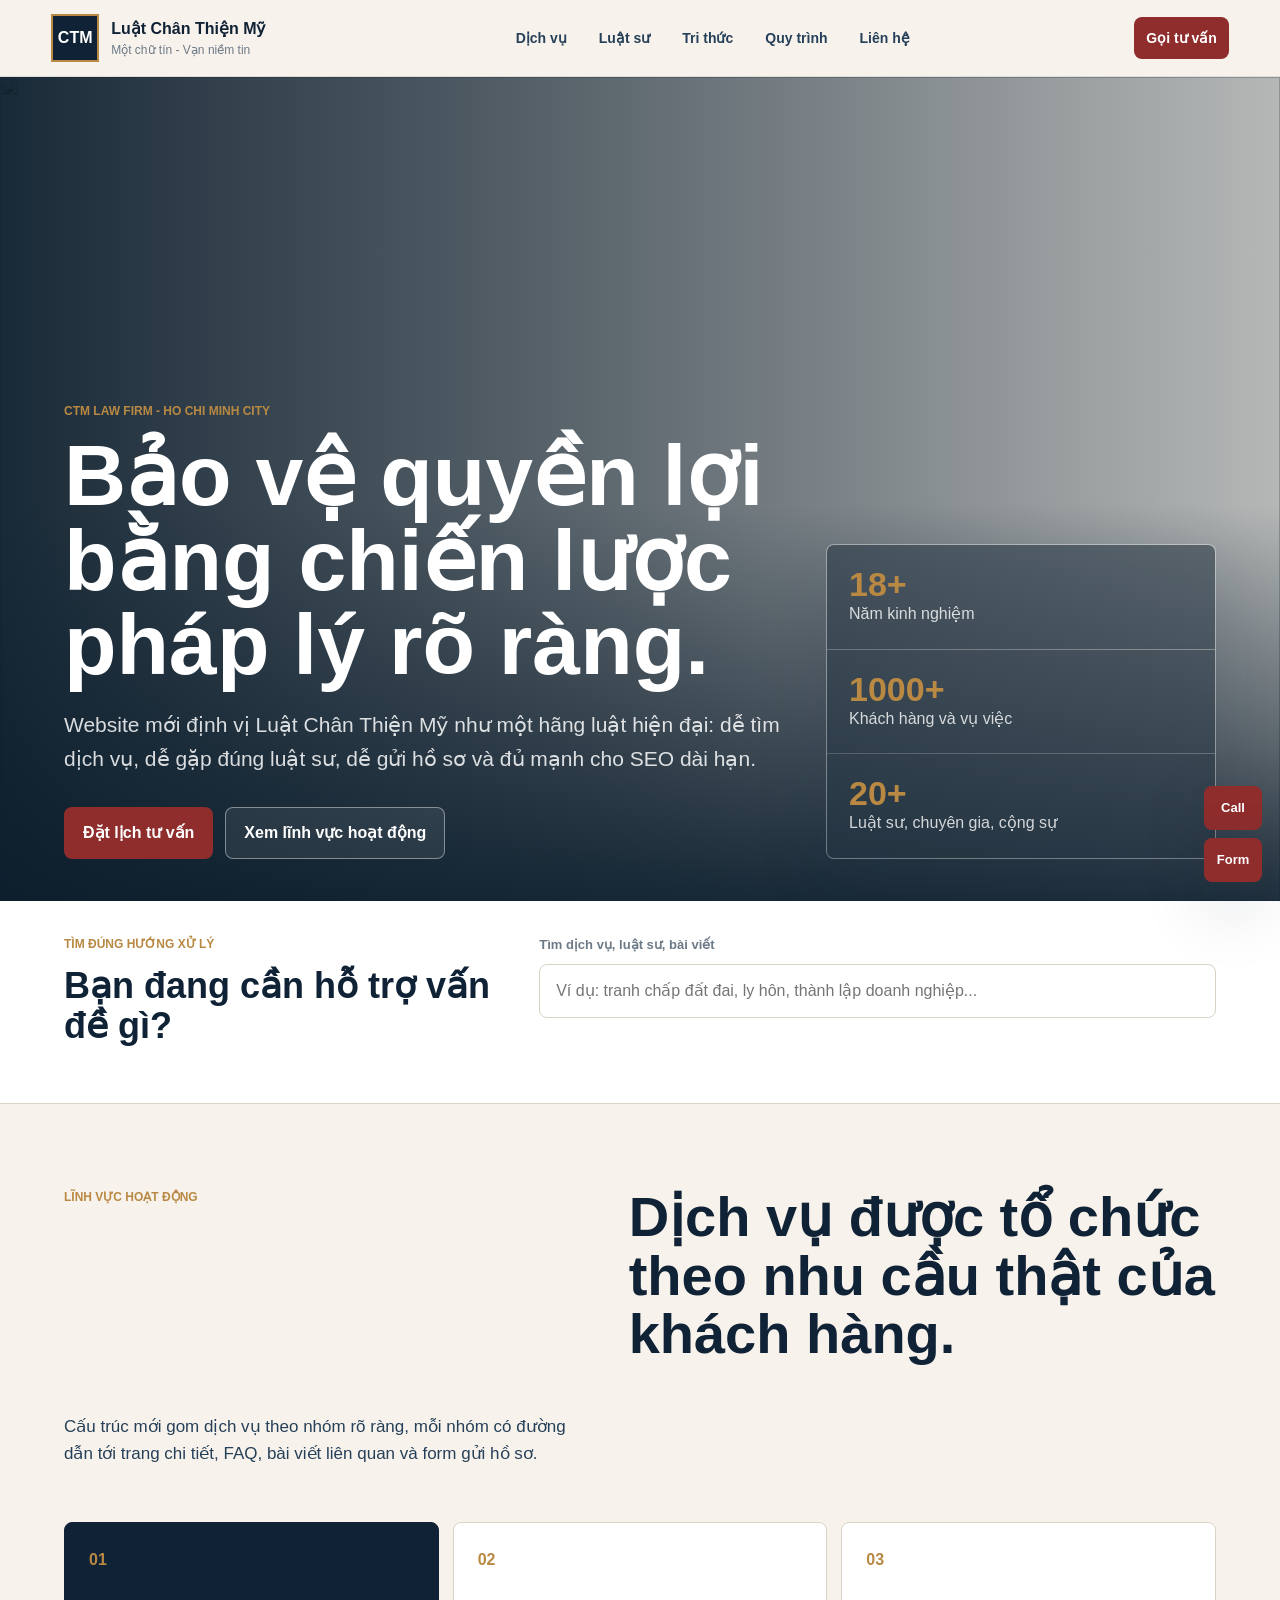
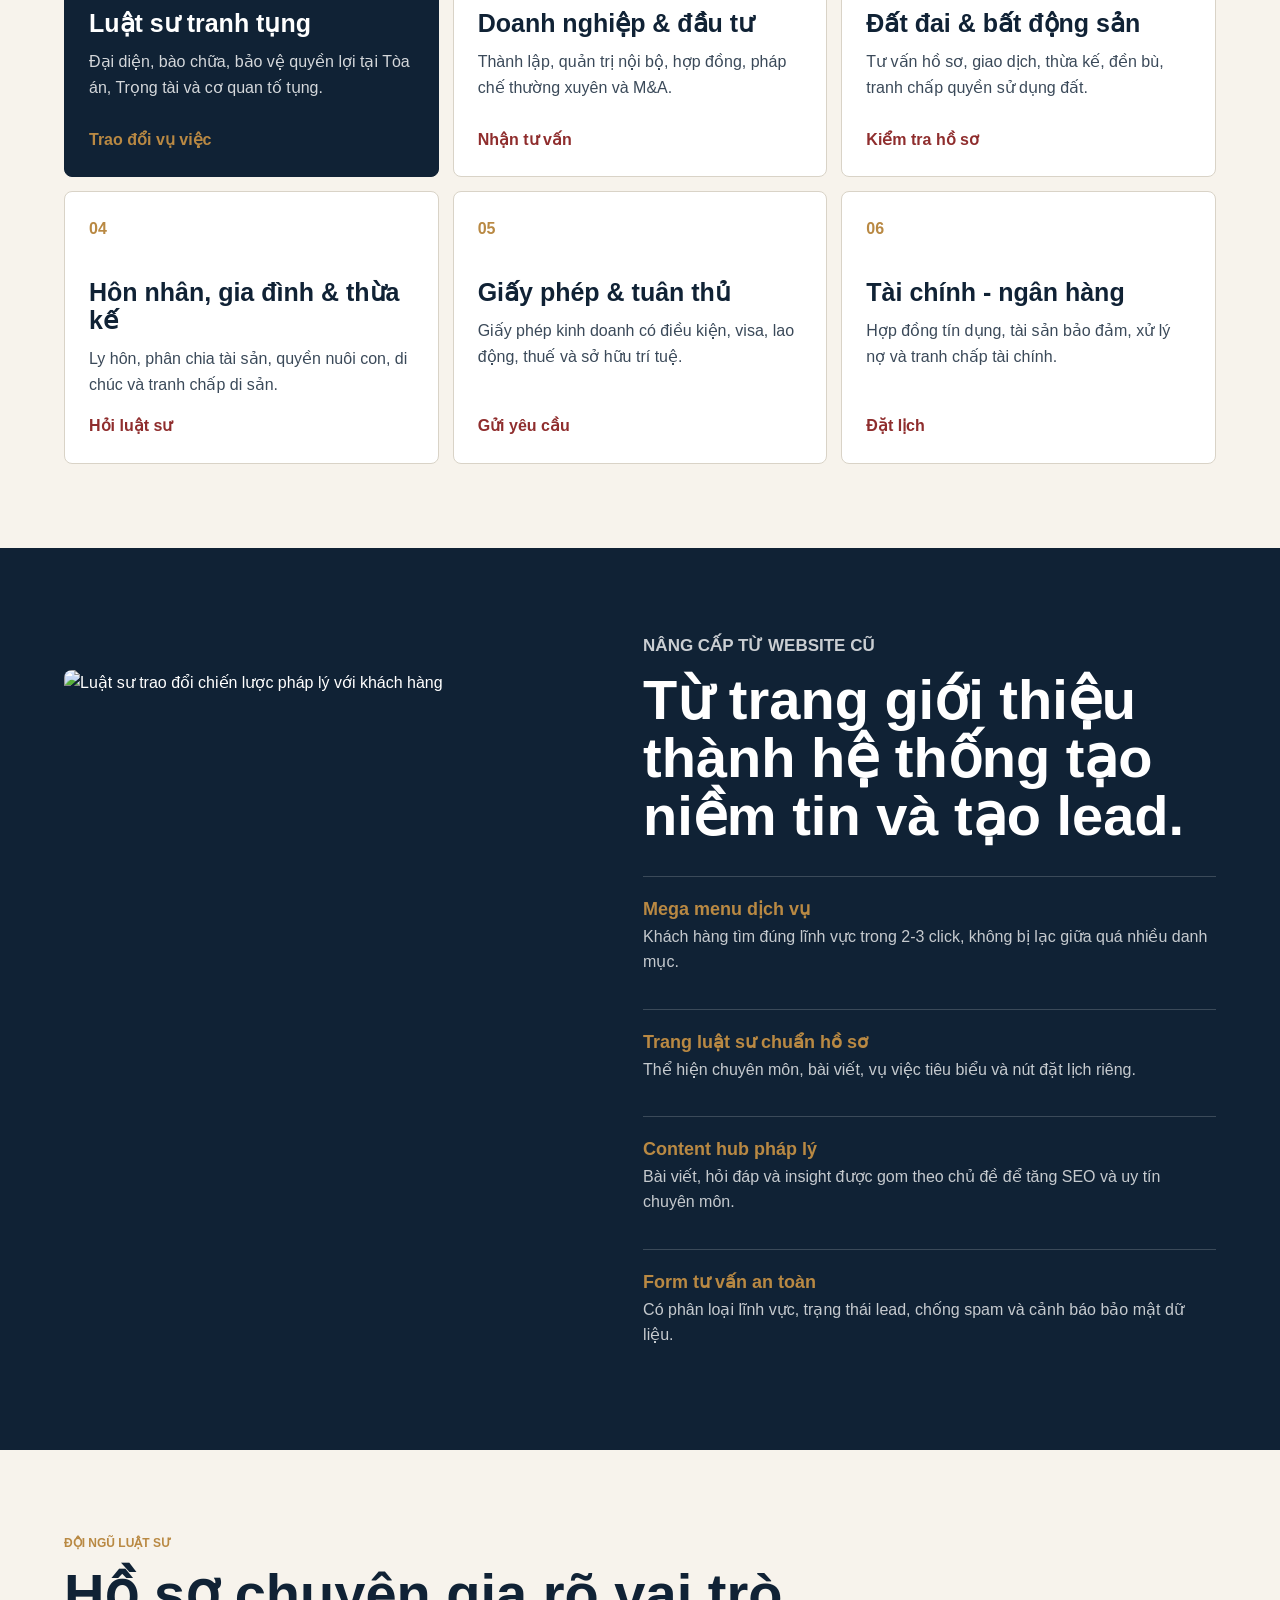
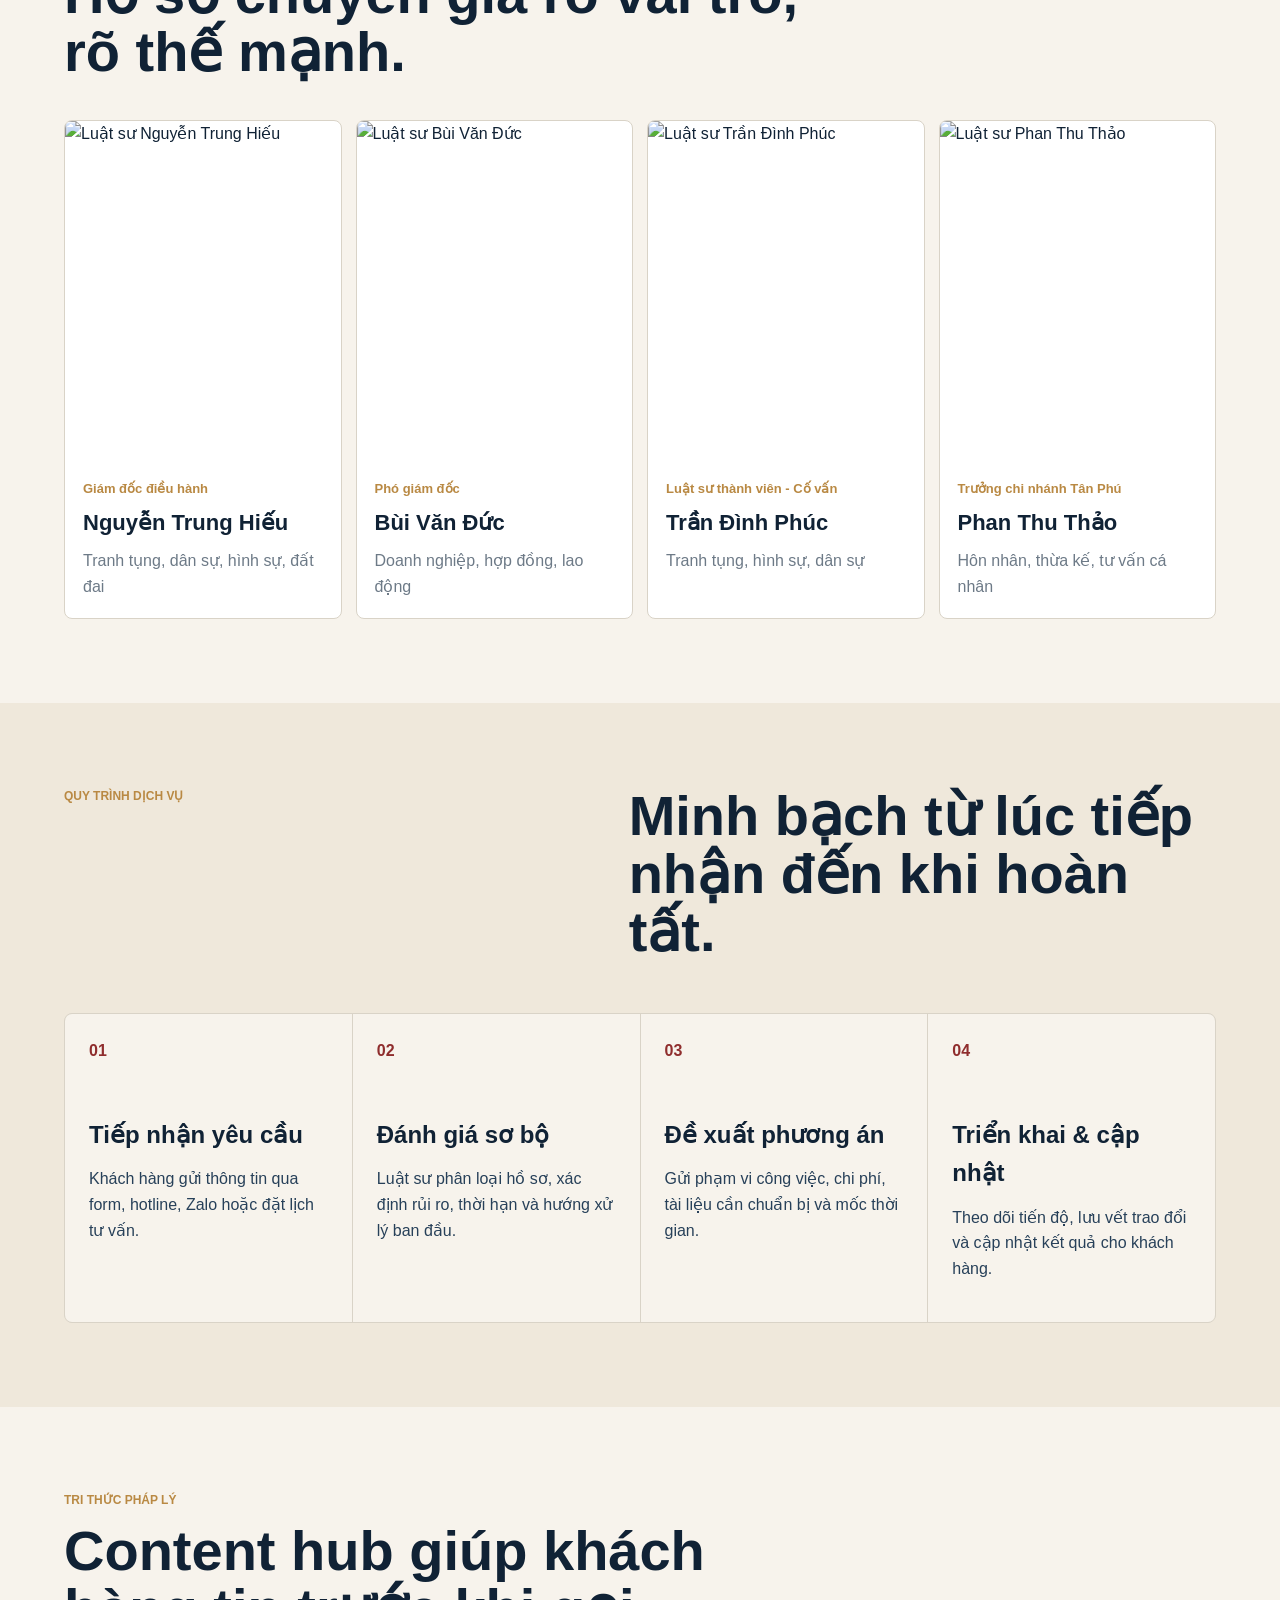
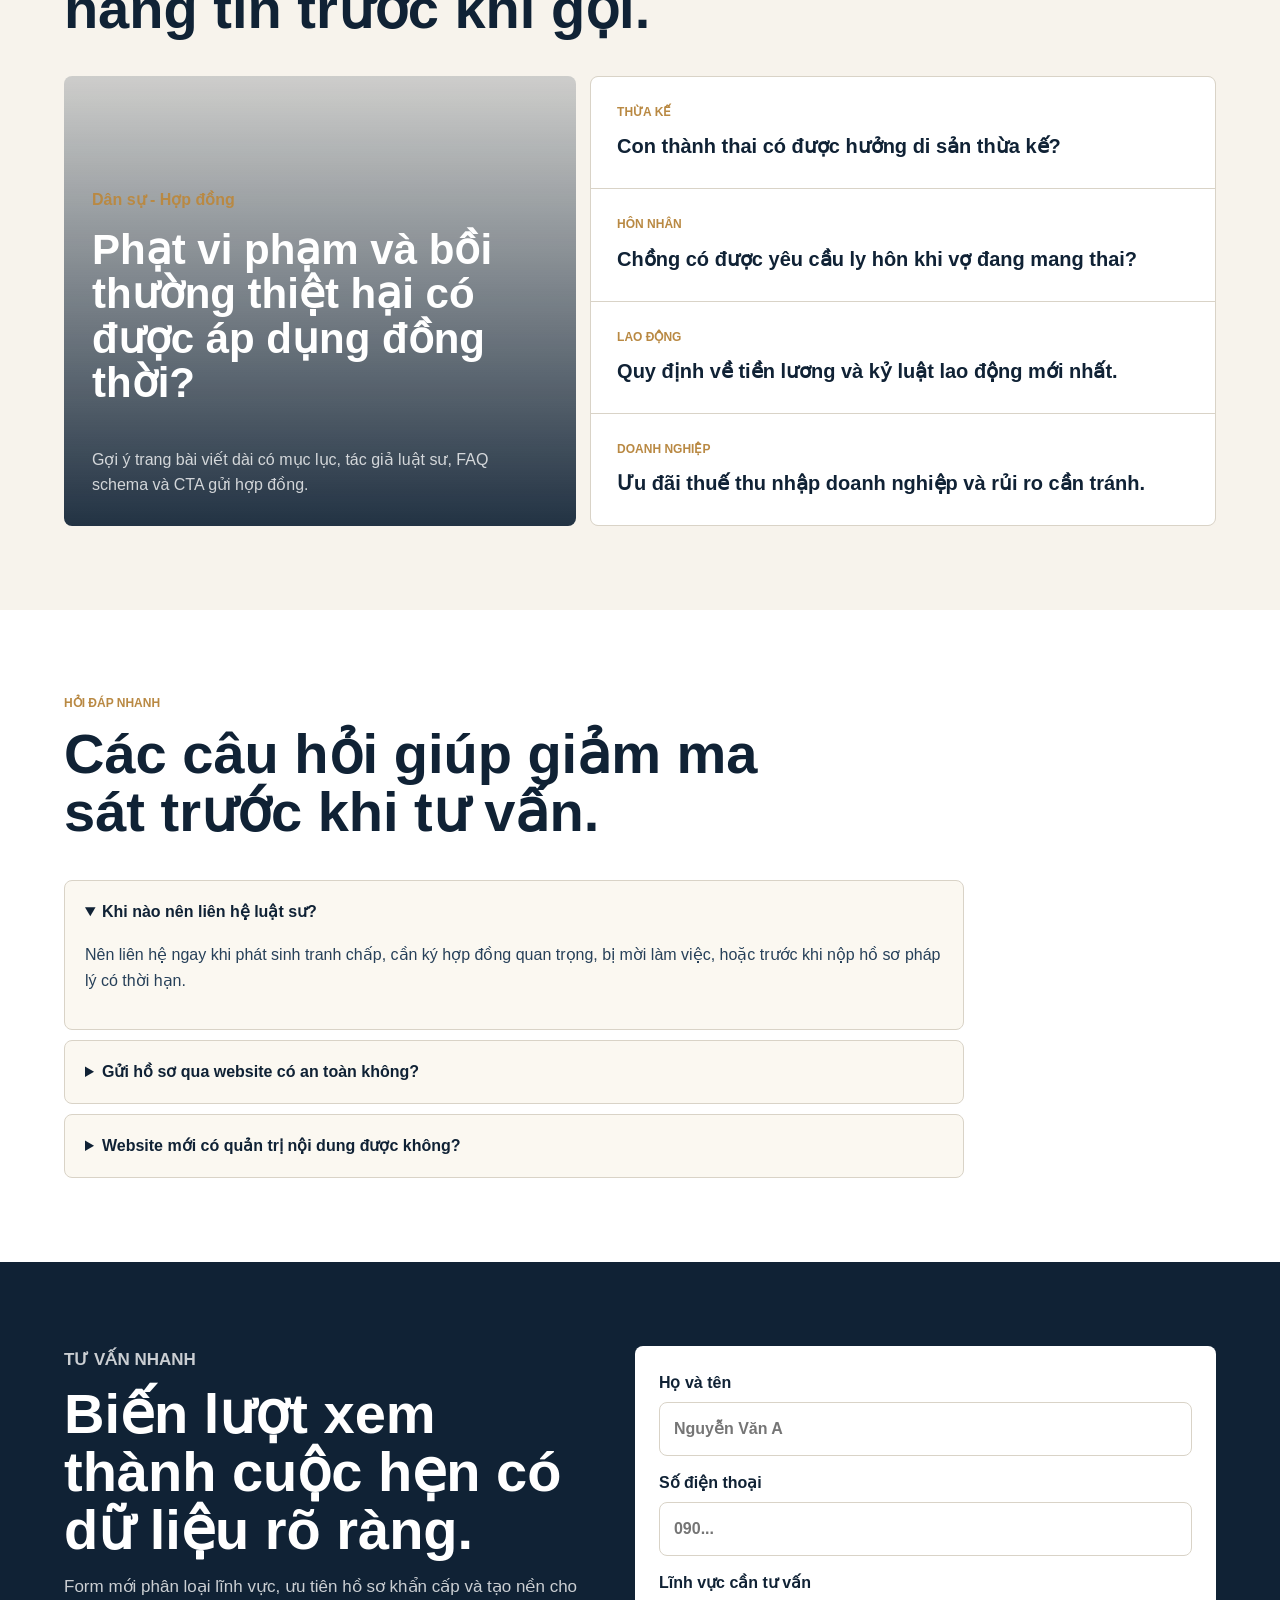
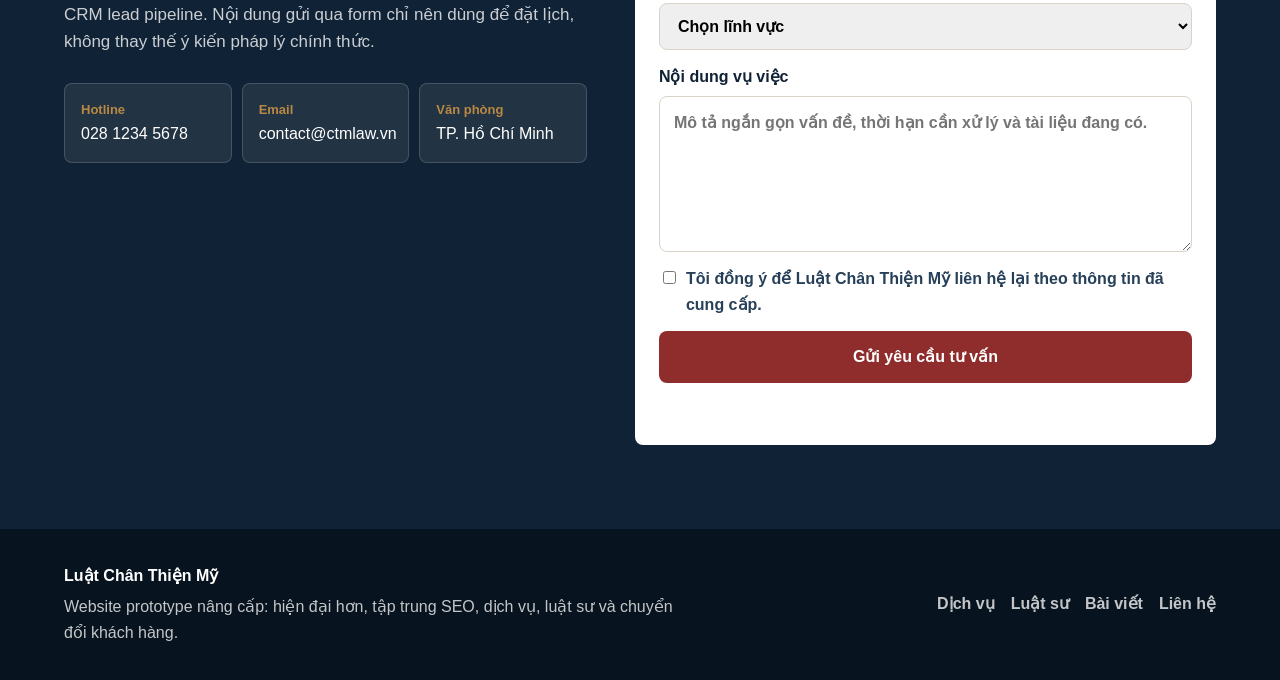
==== index.html @ 43e9bc07 "Initial static website deploy" ====
<!doctype html>
<html lang="vi">
  <head>
    <meta charset="utf-8" />
    <meta name="viewport" content="width=device-width, initial-scale=1" />
    <title>Luật Chân Thiện Mỹ | CTM Law Firm</title>
    <meta
      name="description"
      content="Bản nâng cấp website Luật Chân Thiện Mỹ: dịch vụ pháp lý, đội ngũ luật sư, tri thức pháp lý và tư vấn nhanh cho cá nhân, doanh nghiệp."
    />
    <meta name="theme-color" content="#0b1d2c" />
    <link rel="preconnect" href="https://images.unsplash.com" />
    <link rel="stylesheet" href="styles.css" />
  </head>
  <body>
    <header class="site-header">
      <a class="brand" href="#top" aria-label="Luật Chân Thiện Mỹ">
        <span class="brand-mark">CTM</span>
        <span>
          <strong>Luật Chân Thiện Mỹ</strong>
          <small>Một chữ tín - Vạn niềm tin</small>
        </span>
      </a>

      <button class="menu-toggle" type="button" aria-expanded="false" aria-controls="main-nav">
        <span></span>
        <span></span>
        <span></span>
      </button>

      <nav id="main-nav" class="main-nav" aria-label="Điều hướng chính">
        <a href="#services">Dịch vụ</a>
        <a href="#team">Luật sư</a>
        <a href="#insights">Tri thức</a>
        <a href="#process">Quy trình</a>
        <a href="#contact">Liên hệ</a>
      </nav>

      <a class="header-cta" href="tel:+842812345678">Gọi tư vấn</a>
    </header>

    <main id="top">
      <section class="hero">
        <div class="hero-media" aria-hidden="true">
          <img
            src="https://images.unsplash.com/photo-1589829545856-d10d557cf95f?auto=format&fit=crop&w=1800&q=80"
            alt=""
          />
        </div>
        <div class="hero-overlay"></div>
        <div class="hero-content">
          <p class="eyebrow">CTM Law Firm - Ho Chi Minh City</p>
          <h1>Bảo vệ quyền lợi bằng chiến lược pháp lý rõ ràng.</h1>
          <p class="hero-copy">
            Website mới định vị Luật Chân Thiện Mỹ như một hãng luật hiện đại:
            dễ tìm dịch vụ, dễ gặp đúng luật sư, dễ gửi hồ sơ và đủ mạnh cho SEO dài hạn.
          </p>
          <div class="hero-actions">
            <a class="btn btn-primary" href="#contact">Đặt lịch tư vấn</a>
            <a class="btn btn-ghost" href="#services">Xem lĩnh vực hoạt động</a>
          </div>
        </div>
        <aside class="hero-panel" aria-label="Điểm nổi bật">
          <div>
            <strong>18+</strong>
            <span>Năm kinh nghiệm</span>
          </div>
          <div>
            <strong>1000+</strong>
            <span>Khách hàng và vụ việc</span>
          </div>
          <div>
            <strong>20+</strong>
            <span>Luật sư, chuyên gia, cộng sự</span>
          </div>
        </aside>
      </section>

      <section class="quick-search" aria-label="Tìm nhanh dịch vụ">
        <div>
          <p class="eyebrow">Tìm đúng hướng xử lý</p>
          <h2>Bạn đang cần hỗ trợ vấn đề gì?</h2>
        </div>
        <label class="search-box">
          <span>Tìm dịch vụ, luật sư, bài viết</span>
          <input id="site-search" type="search" placeholder="Ví dụ: tranh chấp đất đai, ly hôn, thành lập doanh nghiệp..." />
        </label>
        <div id="search-results" class="search-results" aria-live="polite"></div>
      </section>

      <section id="services" class="section services-section">
        <div class="section-heading">
          <p class="eyebrow">Lĩnh vực hoạt động</p>
          <h2>Dịch vụ được tổ chức theo nhu cầu thật của khách hàng.</h2>
          <p>
            Cấu trúc mới gom dịch vụ theo nhóm rõ ràng, mỗi nhóm có đường dẫn tới trang chi tiết,
            FAQ, bài viết liên quan và form gửi hồ sơ.
          </p>
        </div>

        <div class="service-grid" data-search-scope>
          <article class="service-card featured" data-search-item="Tranh tụng Tòa án trọng tài dân sự hình sự đất đai hợp đồng">
            <span>01</span>
            <h3>Luật sư tranh tụng</h3>
            <p>Đại diện, bào chữa, bảo vệ quyền lợi tại Tòa án, Trọng tài và cơ quan tố tụng.</p>
            <a href="#contact">Trao đổi vụ việc</a>
          </article>
          <article class="service-card" data-search-item="Doanh nghiệp đầu tư pháp chế hợp đồng mua bán sáp nhập M&A">
            <span>02</span>
            <h3>Doanh nghiệp & đầu tư</h3>
            <p>Thành lập, quản trị nội bộ, hợp đồng, pháp chế thường xuyên và M&A.</p>
            <a href="#contact">Nhận tư vấn</a>
          </article>
          <article class="service-card" data-search-item="Đất đai nhà ở bất động sản xây dựng sổ đỏ tranh chấp">
            <span>03</span>
            <h3>Đất đai & bất động sản</h3>
            <p>Tư vấn hồ sơ, giao dịch, thừa kế, đền bù, tranh chấp quyền sử dụng đất.</p>
            <a href="#contact">Kiểm tra hồ sơ</a>
          </article>
          <article class="service-card" data-search-item="Hôn nhân gia đình ly hôn tài sản con chung thừa kế">
            <span>04</span>
            <h3>Hôn nhân, gia đình & thừa kế</h3>
            <p>Ly hôn, phân chia tài sản, quyền nuôi con, di chúc và tranh chấp di sản.</p>
            <a href="#contact">Hỏi luật sư</a>
          </article>
          <article class="service-card" data-search-item="Giấy phép lao động visa giấy phép con sở hữu trí tuệ thuế">
            <span>05</span>
            <h3>Giấy phép & tuân thủ</h3>
            <p>Giấy phép kinh doanh có điều kiện, visa, lao động, thuế và sở hữu trí tuệ.</p>
            <a href="#contact">Gửi yêu cầu</a>
          </article>
          <article class="service-card" data-search-item="Tài chính ngân hàng thu hồi nợ bảo đảm tín dụng">
            <span>06</span>
            <h3>Tài chính - ngân hàng</h3>
            <p>Hợp đồng tín dụng, tài sản bảo đảm, xử lý nợ và tranh chấp tài chính.</p>
            <a href="#contact">Đặt lịch</a>
          </article>
        </div>
      </section>

      <section class="section split-section">
        <div class="visual-column">
          <img
            src="https://images.unsplash.com/photo-1521791136064-7986c2920216?auto=format&fit=crop&w=1200&q=80"
            alt="Luật sư trao đổi chiến lược pháp lý với khách hàng"
          />
        </div>
        <div class="content-column">
          <p class="eyebrow">Nâng cấp từ website cũ</p>
          <h2>Từ trang giới thiệu thành hệ thống tạo niềm tin và tạo lead.</h2>
          <div class="upgrade-list">
            <div>
              <strong>Mega menu dịch vụ</strong>
              <span>Khách hàng tìm đúng lĩnh vực trong 2-3 click, không bị lạc giữa quá nhiều danh mục.</span>
            </div>
            <div>
              <strong>Trang luật sư chuẩn hồ sơ</strong>
              <span>Thể hiện chuyên môn, bài viết, vụ việc tiêu biểu và nút đặt lịch riêng.</span>
            </div>
            <div>
              <strong>Content hub pháp lý</strong>
              <span>Bài viết, hỏi đáp và insight được gom theo chủ đề để tăng SEO và uy tín chuyên môn.</span>
            </div>
            <div>
              <strong>Form tư vấn an toàn</strong>
              <span>Có phân loại lĩnh vực, trạng thái lead, chống spam và cảnh báo bảo mật dữ liệu.</span>
            </div>
          </div>
        </div>
      </section>

      <section id="team" class="section team-section">
        <div class="section-heading compact">
          <p class="eyebrow">Đội ngũ luật sư</p>
          <h2>Hồ sơ chuyên gia rõ vai trò, rõ thế mạnh.</h2>
        </div>
        <div class="team-grid" data-search-scope>
          <article class="lawyer-card" data-search-item="Nguyễn Trung Hiếu giám đốc tranh tụng dân sự hình sự">
            <img src="https://images.unsplash.com/photo-1556157382-97eda2d62296?auto=format&fit=crop&w=900&q=80" alt="Luật sư Nguyễn Trung Hiếu" />
            <div>
              <p>Giám đốc điều hành</p>
              <h3>Nguyễn Trung Hiếu</h3>
              <span>Tranh tụng, dân sự, hình sự, đất đai</span>
            </div>
          </article>
          <article class="lawyer-card" data-search-item="Bùi Văn Đức phó giám đốc doanh nghiệp lao động">
            <img src="https://images.unsplash.com/photo-1560250097-0b93528c311a?auto=format&fit=crop&w=900&q=80" alt="Luật sư Bùi Văn Đức" />
            <div>
              <p>Phó giám đốc</p>
              <h3>Bùi Văn Đức</h3>
              <span>Doanh nghiệp, hợp đồng, lao động</span>
            </div>
          </article>
          <article class="lawyer-card" data-search-item="Trần Đình Phúc cố vấn tranh tụng hình sự dân sự">
            <img src="https://images.unsplash.com/photo-1500648767791-00dcc994a43e?auto=format&fit=crop&w=900&q=80" alt="Luật sư Trần Đình Phúc" />
            <div>
              <p>Luật sư thành viên - Cố vấn</p>
              <h3>Trần Đình Phúc</h3>
              <span>Tranh tụng, hình sự, dân sự</span>
            </div>
          </article>
          <article class="lawyer-card" data-search-item="Phan Thu Thảo trưởng chi nhánh hôn nhân gia đình thừa kế">
            <img src="https://images.unsplash.com/photo-1573496359142-b8d87734a5a2?auto=format&fit=crop&w=900&q=80" alt="Luật sư Phan Thu Thảo" />
            <div>
              <p>Trưởng chi nhánh Tân Phú</p>
              <h3>Phan Thu Thảo</h3>
              <span>Hôn nhân, thừa kế, tư vấn cá nhân</span>
            </div>
          </article>
        </div>
      </section>

      <section id="process" class="section process-section">
        <div class="section-heading">
          <p class="eyebrow">Quy trình dịch vụ</p>
          <h2>Minh bạch từ lúc tiếp nhận đến khi hoàn tất.</h2>
        </div>
        <ol class="process-list">
          <li>
            <span>01</span>
            <h3>Tiếp nhận yêu cầu</h3>
            <p>Khách hàng gửi thông tin qua form, hotline, Zalo hoặc đặt lịch tư vấn.</p>
          </li>
          <li>
            <span>02</span>
            <h3>Đánh giá sơ bộ</h3>
            <p>Luật sư phân loại hồ sơ, xác định rủi ro, thời hạn và hướng xử lý ban đầu.</p>
          </li>
          <li>
            <span>03</span>
            <h3>Đề xuất phương án</h3>
            <p>Gửi phạm vi công việc, chi phí, tài liệu cần chuẩn bị và mốc thời gian.</p>
          </li>
          <li>
            <span>04</span>
            <h3>Triển khai & cập nhật</h3>
            <p>Theo dõi tiến độ, lưu vết trao đổi và cập nhật kết quả cho khách hàng.</p>
          </li>
        </ol>
      </section>

      <section id="insights" class="section insights-section">
        <div class="section-heading compact">
          <p class="eyebrow">Tri thức pháp lý</p>
          <h2>Content hub giúp khách hàng tin trước khi gọi.</h2>
        </div>
        <div class="insight-layout" data-search-scope>
          <article class="insight-feature" data-search-item="Phạt vi phạm bồi thường thiệt hại hợp đồng">
            <p>Dân sự - Hợp đồng</p>
            <h3>Phạt vi phạm và bồi thường thiệt hại có được áp dụng đồng thời?</h3>
            <span>Gợi ý trang bài viết dài có mục lục, tác giả luật sư, FAQ schema và CTA gửi hợp đồng.</span>
          </article>
          <div class="insight-list">
            <a href="#contact" data-search-item="Thừa kế con thành thai di sản">
              <span>Thừa kế</span>
              Con thành thai có được hưởng di sản thừa kế?
            </a>
            <a href="#contact" data-search-item="Ly hôn vợ mang thai nuôi con dưới 12 tháng">
              <span>Hôn nhân</span>
              Chồng có được yêu cầu ly hôn khi vợ đang mang thai?
            </a>
            <a href="#contact" data-search-item="Lao động tiền lương kỷ luật hợp đồng lao động">
              <span>Lao động</span>
              Quy định về tiền lương và kỷ luật lao động mới nhất.
            </a>
            <a href="#contact" data-search-item="Thuế doanh nghiệp ưu đãi rủi ro pháp lý">
              <span>Doanh nghiệp</span>
              Ưu đãi thuế thu nhập doanh nghiệp và rủi ro cần tránh.
            </a>
          </div>
        </div>
      </section>

      <section class="section faq-section">
        <div class="section-heading compact">
          <p class="eyebrow">Hỏi đáp nhanh</p>
          <h2>Các câu hỏi giúp giảm ma sát trước khi tư vấn.</h2>
        </div>
        <div class="faq-list">
          <details open>
            <summary>Khi nào nên liên hệ luật sư?</summary>
            <p>Nên liên hệ ngay khi phát sinh tranh chấp, cần ký hợp đồng quan trọng, bị mời làm việc, hoặc trước khi nộp hồ sơ pháp lý có thời hạn.</p>
          </details>
          <details>
            <summary>Gửi hồ sơ qua website có an toàn không?</summary>
            <p>Bản triển khai thật cần có SSL, chống spam, phân quyền nội bộ và không công khai file khách hàng. Form trong prototype này minh họa luồng tiếp nhận.</p>
          </details>
          <details>
            <summary>Website mới có quản trị nội dung được không?</summary>
            <p>Có. Lộ trình đề xuất là Next.js cho frontend và Strapi hoặc WordPress Headless cho CMS để quản lý dịch vụ, luật sư, bài viết, FAQ và SEO metadata.</p>
          </details>
        </div>
      </section>

      <section id="contact" class="section contact-section">
        <div class="contact-info">
          <p class="eyebrow">Tư vấn nhanh</p>
          <h2>Biến lượt xem thành cuộc hẹn có dữ liệu rõ ràng.</h2>
          <p>
            Form mới phân loại lĩnh vực, ưu tiên hồ sơ khẩn cấp và tạo nền cho CRM lead pipeline.
            Nội dung gửi qua form chỉ nên dùng để đặt lịch, không thay thế ý kiến pháp lý chính thức.
          </p>
          <div class="contact-cards">
            <div><strong>Hotline</strong><span>028 1234 5678</span></div>
            <div><strong>Email</strong><span>contact@ctmlaw.vn</span></div>
            <div><strong>Văn phòng</strong><span>TP. Hồ Chí Minh</span></div>
          </div>
        </div>
        <form id="consult-form" class="consult-form">
          <label>
            Họ và tên
            <input name="name" type="text" required placeholder="Nguyễn Văn A" />
          </label>
          <label>
            Số điện thoại
            <input name="phone" type="tel" required placeholder="090..." />
          </label>
          <label>
            Lĩnh vực cần tư vấn
            <select name="service" required>
              <option value="">Chọn lĩnh vực</option>
              <option>Tranh tụng</option>
              <option>Doanh nghiệp</option>
              <option>Đất đai</option>
              <option>Hôn nhân - thừa kế</option>
              <option>Lao động</option>
              <option>Giấy phép</option>
            </select>
          </label>
          <label>
            Nội dung vụ việc
            <textarea name="message" rows="5" required placeholder="Mô tả ngắn gọn vấn đề, thời hạn cần xử lý và tài liệu đang có."></textarea>
          </label>
          <label class="checkbox-row">
            <input type="checkbox" required />
            <span>Tôi đồng ý để Luật Chân Thiện Mỹ liên hệ lại theo thông tin đã cung cấp.</span>
          </label>
          <button class="btn btn-primary" type="submit">Gửi yêu cầu tư vấn</button>
          <p id="form-status" class="form-status" role="status"></p>
        </form>
      </section>
    </main>

    <footer class="site-footer">
      <div>
        <strong>Luật Chân Thiện Mỹ</strong>
        <p>Website prototype nâng cấp: hiện đại hơn, tập trung SEO, dịch vụ, luật sư và chuyển đổi khách hàng.</p>
      </div>
      <div class="footer-links">
        <a href="#services">Dịch vụ</a>
        <a href="#team">Luật sư</a>
        <a href="#insights">Bài viết</a>
        <a href="#contact">Liên hệ</a>
      </div>
    </footer>

    <div class="floating-actions" aria-label="Liên hệ nhanh">
      <a href="tel:+842812345678">Call</a>
      <a href="#contact">Form</a>
    </div>

    <script src="script.js"></script>
  </body>
</html>
---- styles.css ----
:root {
  --ink: #102235;
  --ink-2: #274059;
  --paper: #f7f3ec;
  --white: #ffffff;
  --muted: #6d7a87;
  --line: #d9d3c7;
  --gold: #b98943;
  --red: #8f2d2d;
  --green: #2f6f63;
  --shadow: 0 24px 70px rgba(16, 34, 53, 0.16);
  --radius: 8px;
}

* {
  box-sizing: border-box;
}

html {
  scroll-behavior: smooth;
}

body {
  margin: 0;
  color: var(--ink);
  background: var(--paper);
  font-family: Arial, Helvetica, sans-serif;
  line-height: 1.6;
}

img {
  display: block;
  max-width: 100%;
}

a {
  color: inherit;
  text-decoration: none;
}

button,
input,
select,
textarea {
  font: inherit;
}

.site-header {
  position: sticky;
  top: 0;
  z-index: 20;
  display: grid;
  grid-template-columns: auto 1fr auto;
  align-items: center;
  gap: 28px;
  min-height: 76px;
  padding: 14px clamp(18px, 4vw, 56px);
  background: rgba(247, 243, 236, 0.94);
  border-bottom: 1px solid rgba(16, 34, 53, 0.1);
  backdrop-filter: blur(18px);
}

.brand {
  display: inline-flex;
  align-items: center;
  gap: 12px;
  min-width: 240px;
}

.brand-mark {
  display: grid;
  place-items: center;
  width: 48px;
  height: 48px;
  color: var(--white);
  background: var(--ink);
  border: 2px solid var(--gold);
  font-weight: 800;
}

.brand strong,
.brand small {
  display: block;
}

.brand small {
  color: var(--muted);
  font-size: 12px;
}

.main-nav {
  display: flex;
  align-items: center;
  justify-content: center;
  gap: 8px;
}

.main-nav a,
.header-cta {
  padding: 10px 12px;
  color: var(--ink-2);
  font-weight: 700;
  font-size: 14px;
}

.main-nav a:hover {
  color: var(--red);
}

.header-cta {
  color: var(--white);
  background: var(--red);
  border-radius: var(--radius);
}

.menu-toggle {
  display: none;
  width: 44px;
  height: 44px;
  padding: 10px;
  background: transparent;
  border: 1px solid var(--line);
  border-radius: var(--radius);
}

.menu-toggle span {
  display: block;
  height: 2px;
  margin: 5px 0;
  background: var(--ink);
}

.hero {
  position: relative;
  min-height: calc(100vh - 76px);
  display: grid;
  grid-template-columns: minmax(0, 1fr) minmax(280px, 390px);
  align-items: end;
  gap: 36px;
  padding: 92px clamp(20px, 5vw, 72px) 42px;
  color: var(--white);
  overflow: hidden;
}

.hero-media,
.hero-overlay {
  position: absolute;
  inset: 0;
}

.hero-media img {
  width: 100%;
  height: 100%;
  object-fit: cover;
}

.hero-overlay {
  background:
    linear-gradient(90deg, rgba(11, 29, 44, 0.94), rgba(11, 29, 44, 0.66) 46%, rgba(11, 29, 44, 0.28)),
    linear-gradient(0deg, rgba(11, 29, 44, 0.88), transparent 48%);
}

.hero-content,
.hero-panel {
  position: relative;
  z-index: 1;
}

.hero-content {
  max-width: 850px;
}

.eyebrow {
  margin: 0 0 12px;
  color: var(--gold);
  font-size: 12px;
  font-weight: 800;
  text-transform: uppercase;
}

h1,
h2,
h3,
p {
  margin-top: 0;
}

h1 {
  max-width: 920px;
  margin-bottom: 22px;
  font-size: clamp(42px, 8vw, 86px);
  line-height: 0.98;
  letter-spacing: 0;
}

.hero-copy {
  max-width: 720px;
  color: rgba(255, 255, 255, 0.84);
  font-size: clamp(17px, 2vw, 21px);
}

.hero-actions {
  display: flex;
  flex-wrap: wrap;
  gap: 12px;
  margin-top: 32px;
}

.btn {
  display: inline-flex;
  align-items: center;
  justify-content: center;
  min-height: 48px;
  padding: 12px 18px;
  border: 1px solid transparent;
  border-radius: var(--radius);
  font-weight: 800;
  cursor: pointer;
}

.btn-primary {
  color: var(--white);
  background: var(--red);
}

.btn-primary:hover {
  background: #782424;
}

.btn-ghost {
  color: var(--white);
  border-color: rgba(255, 255, 255, 0.42);
  background: rgba(255, 255, 255, 0.08);
}

.hero-panel {
  display: grid;
  gap: 1px;
  align-self: end;
  background: rgba(255, 255, 255, 0.12);
  border: 1px solid rgba(255, 255, 255, 0.26);
  border-radius: var(--radius);
  overflow: hidden;
  box-shadow: var(--shadow);
}

.hero-panel div {
  padding: 22px;
  background: rgba(11, 29, 44, 0.5);
}

.hero-panel strong {
  display: block;
  color: var(--gold);
  font-size: 34px;
  line-height: 1;
}

.hero-panel span {
  color: rgba(255, 255, 255, 0.8);
}

.quick-search {
  display: grid;
  grid-template-columns: minmax(220px, 0.8fr) minmax(260px, 1.2fr);
  gap: 24px;
  align-items: start;
  padding: 34px clamp(20px, 5vw, 72px);
  background: var(--white);
  border-bottom: 1px solid var(--line);
}

.quick-search h2 {
  margin-bottom: 0;
  font-size: clamp(24px, 3vw, 36px);
  line-height: 1.1;
}

.search-box span {
  display: block;
  margin-bottom: 8px;
  color: var(--muted);
  font-weight: 700;
  font-size: 13px;
}

.search-box input {
  width: 100%;
  min-height: 54px;
  padding: 0 16px;
  border: 1px solid var(--line);
  border-radius: var(--radius);
}

.search-results {
  grid-column: 2;
  display: grid;
  gap: 8px;
}

.search-result {
  padding: 12px 14px;
  background: #f3eee5;
  border-left: 4px solid var(--gold);
  border-radius: var(--radius);
  font-weight: 700;
}

.section {
  padding: 84px clamp(20px, 5vw, 72px);
}

.section-heading {
  display: grid;
  grid-template-columns: minmax(240px, 0.9fr) minmax(260px, 1fr);
  gap: 36px;
  margin-bottom: 38px;
}

.section-heading.compact {
  display: block;
  max-width: 760px;
}

.section-heading h2,
.content-column h2,
.contact-info h2 {
  margin-bottom: 14px;
  font-size: clamp(30px, 4.6vw, 56px);
  line-height: 1.04;
  letter-spacing: 0;
}

.section-heading p:not(.eyebrow),
.content-column p,
.contact-info p {
  color: var(--ink-2);
  font-size: 17px;
}

.service-grid {
  display: grid;
  grid-template-columns: repeat(3, minmax(0, 1fr));
  gap: 14px;
}

.service-card {
  min-height: 255px;
  display: flex;
  flex-direction: column;
  padding: 24px;
  color: var(--ink);
  background: var(--white);
  border: 1px solid var(--line);
  border-radius: var(--radius);
}

.service-card.featured {
  color: var(--white);
  background: var(--ink);
  border-color: var(--ink);
}

.service-card span {
  color: var(--gold);
  font-weight: 900;
}

.service-card h3 {
  margin: 36px 0 12px;
  font-size: 25px;
  line-height: 1.12;
}

.service-card p {
  color: inherit;
  opacity: 0.82;
}

.service-card a {
  margin-top: auto;
  color: var(--red);
  font-weight: 900;
}

.service-card.featured a {
  color: var(--gold);
}

.split-section {
  display: grid;
  grid-template-columns: minmax(280px, 0.92fr) minmax(300px, 1fr);
  gap: 52px;
  align-items: center;
  background: var(--ink);
  color: var(--white);
}

.visual-column img {
  width: 100%;
  aspect-ratio: 4 / 5;
  object-fit: cover;
  border-radius: var(--radius);
}

.content-column p {
  color: rgba(255, 255, 255, 0.78);
}

.upgrade-list {
  display: grid;
  gap: 16px;
  margin-top: 30px;
}

.upgrade-list div {
  padding: 18px 0;
  border-top: 1px solid rgba(255, 255, 255, 0.18);
}

.upgrade-list strong,
.upgrade-list span {
  display: block;
}

.upgrade-list strong {
  color: var(--gold);
  font-size: 18px;
}

.upgrade-list span {
  color: rgba(255, 255, 255, 0.76);
}

.team-grid {
  display: grid;
  grid-template-columns: repeat(4, minmax(0, 1fr));
  gap: 14px;
}

.lawyer-card {
  background: var(--white);
  border: 1px solid var(--line);
  border-radius: var(--radius);
  overflow: hidden;
}

.lawyer-card img {
  width: 100%;
  aspect-ratio: 3 / 3.7;
  object-fit: cover;
}

.lawyer-card div {
  padding: 18px;
}

.lawyer-card p {
  margin-bottom: 6px;
  color: var(--gold);
  font-size: 13px;
  font-weight: 900;
}

.lawyer-card h3 {
  margin-bottom: 8px;
  font-size: 22px;
}

.lawyer-card span {
  color: var(--muted);
}

.process-section {
  background: #efe8db;
}

.process-list {
  display: grid;
  grid-template-columns: repeat(4, minmax(0, 1fr));
  gap: 1px;
  padding: 0;
  margin: 0;
  list-style: none;
  background: var(--line);
  border: 1px solid var(--line);
  border-radius: var(--radius);
  overflow: hidden;
}

.process-list li {
  min-height: 250px;
  padding: 24px;
  background: var(--paper);
}

.process-list span {
  color: var(--red);
  font-weight: 900;
}

.process-list h3 {
  margin: 52px 0 12px;
  font-size: 24px;
}

.process-list p {
  color: var(--ink-2);
}

.insight-layout {
  display: grid;
  grid-template-columns: minmax(300px, 0.9fr) minmax(320px, 1.1fr);
  gap: 14px;
}

.insight-feature {
  min-height: 420px;
  display: flex;
  flex-direction: column;
  justify-content: end;
  padding: 28px;
  color: var(--white);
  background:
    linear-gradient(0deg, rgba(16, 34, 53, 0.92), rgba(16, 34, 53, 0.18)),
    url("https://images.unsplash.com/photo-1450101499163-c8848c66ca85?auto=format&fit=crop&w=1100&q=80") center/cover;
  border-radius: var(--radius);
}

.insight-feature p {
  color: var(--gold);
  font-weight: 900;
}

.insight-feature h3 {
  font-size: clamp(26px, 3.4vw, 42px);
  line-height: 1.05;
}

.insight-feature span {
  color: rgba(255, 255, 255, 0.78);
}

.insight-list {
  display: grid;
  gap: 1px;
  overflow: hidden;
  border: 1px solid var(--line);
  border-radius: var(--radius);
  background: var(--line);
}

.insight-list a {
  display: grid;
  gap: 8px;
  padding: 26px;
  background: var(--white);
  font-size: 20px;
  font-weight: 800;
}

.insight-list a:hover {
  background: #f3eee5;
}

.insight-list span {
  color: var(--gold);
  font-size: 12px;
  text-transform: uppercase;
}

.faq-section {
  background: var(--white);
}

.faq-list {
  display: grid;
  gap: 10px;
  max-width: 900px;
}

details {
  border: 1px solid var(--line);
  border-radius: var(--radius);
  background: #fbf8f1;
}

summary {
  padding: 18px 20px;
  cursor: pointer;
  font-weight: 900;
}

details p {
  padding: 0 20px 20px;
  color: var(--ink-2);
}

.contact-section {
  display: grid;
  grid-template-columns: minmax(300px, 0.9fr) minmax(320px, 1fr);
  gap: 48px;
  align-items: start;
  background: var(--ink);
  color: var(--white);
}

.contact-info p {
  color: rgba(255, 255, 255, 0.78);
}

.contact-cards {
  display: grid;
  grid-template-columns: repeat(3, minmax(0, 1fr));
  gap: 10px;
  margin-top: 28px;
}

.contact-cards div {
  padding: 16px;
  background: rgba(255, 255, 255, 0.08);
  border: 1px solid rgba(255, 255, 255, 0.16);
  border-radius: var(--radius);
}

.contact-cards strong,
.contact-cards span {
  display: block;
}

.contact-cards strong {
  color: var(--gold);
  font-size: 13px;
}

.consult-form {
  display: grid;
  gap: 14px;
  padding: 24px;
  color: var(--ink);
  background: var(--white);
  border-radius: var(--radius);
}

.consult-form label {
  display: grid;
  gap: 7px;
  font-weight: 800;
}

.consult-form input,
.consult-form select,
.consult-form textarea {
  width: 100%;
  padding: 13px 14px;
  border: 1px solid var(--line);
  border-radius: var(--radius);
}

.checkbox-row {
  grid-template-columns: auto 1fr;
  align-items: start;
  color: var(--ink-2);
  font-weight: 400;
}

.checkbox-row input {
  width: auto;
  margin-top: 5px;
}

.form-status {
  min-height: 24px;
  margin: 0;
  color: var(--green);
  font-weight: 800;
}

.site-footer {
  display: grid;
  grid-template-columns: minmax(260px, 1fr) auto;
  gap: 28px;
  align-items: center;
  padding: 34px clamp(20px, 5vw, 72px);
  color: rgba(255, 255, 255, 0.76);
  background: #07131e;
}

.site-footer strong {
  color: var(--white);
}

.site-footer p {
  max-width: 620px;
  margin: 6px 0 0;
}

.footer-links {
  display: flex;
  flex-wrap: wrap;
  gap: 16px;
  font-weight: 800;
}

.floating-actions {
  position: fixed;
  right: 18px;
  bottom: 18px;
  z-index: 25;
  display: grid;
  gap: 8px;
}

.floating-actions a {
  display: grid;
  place-items: center;
  width: 58px;
  height: 44px;
  color: var(--white);
  background: var(--red);
  border-radius: var(--radius);
  box-shadow: var(--shadow);
  font-weight: 900;
  font-size: 13px;
}

@media (max-width: 980px) {
  .site-header {
    grid-template-columns: auto auto;
  }

  .menu-toggle {
    display: block;
    justify-self: end;
  }

  .main-nav,
  .header-cta {
    display: none;
  }

  .main-nav.is-open {
    grid-column: 1 / -1;
    display: grid;
    justify-content: stretch;
    gap: 2px;
  }

  .main-nav.is-open a {
    padding: 14px;
    background: var(--white);
    border: 1px solid var(--line);
    border-radius: var(--radius);
  }

  .hero,
  .quick-search,
  .section-heading,
  .split-section,
  .insight-layout,
  .contact-section {
    grid-template-columns: 1fr;
  }

  .search-results {
    grid-column: auto;
  }

  .service-grid,
  .team-grid,
  .process-list,
  .contact-cards {
    grid-template-columns: repeat(2, minmax(0, 1fr));
  }
}

@media (max-width: 640px) {
  .brand {
    min-width: 0;
  }

  .brand small {
    display: none;
  }

  .hero {
    min-height: 760px;
    padding-top: 70px;
  }

  .hero-panel,
  .service-grid,
  .team-grid,
  .process-list,
  .contact-cards,
  .site-footer {
    grid-template-columns: 1fr;
  }

  .section {
    padding-top: 58px;
    padding-bottom: 58px;
  }

  .floating-actions {
    right: 12px;
    bottom: 12px;
  }
}
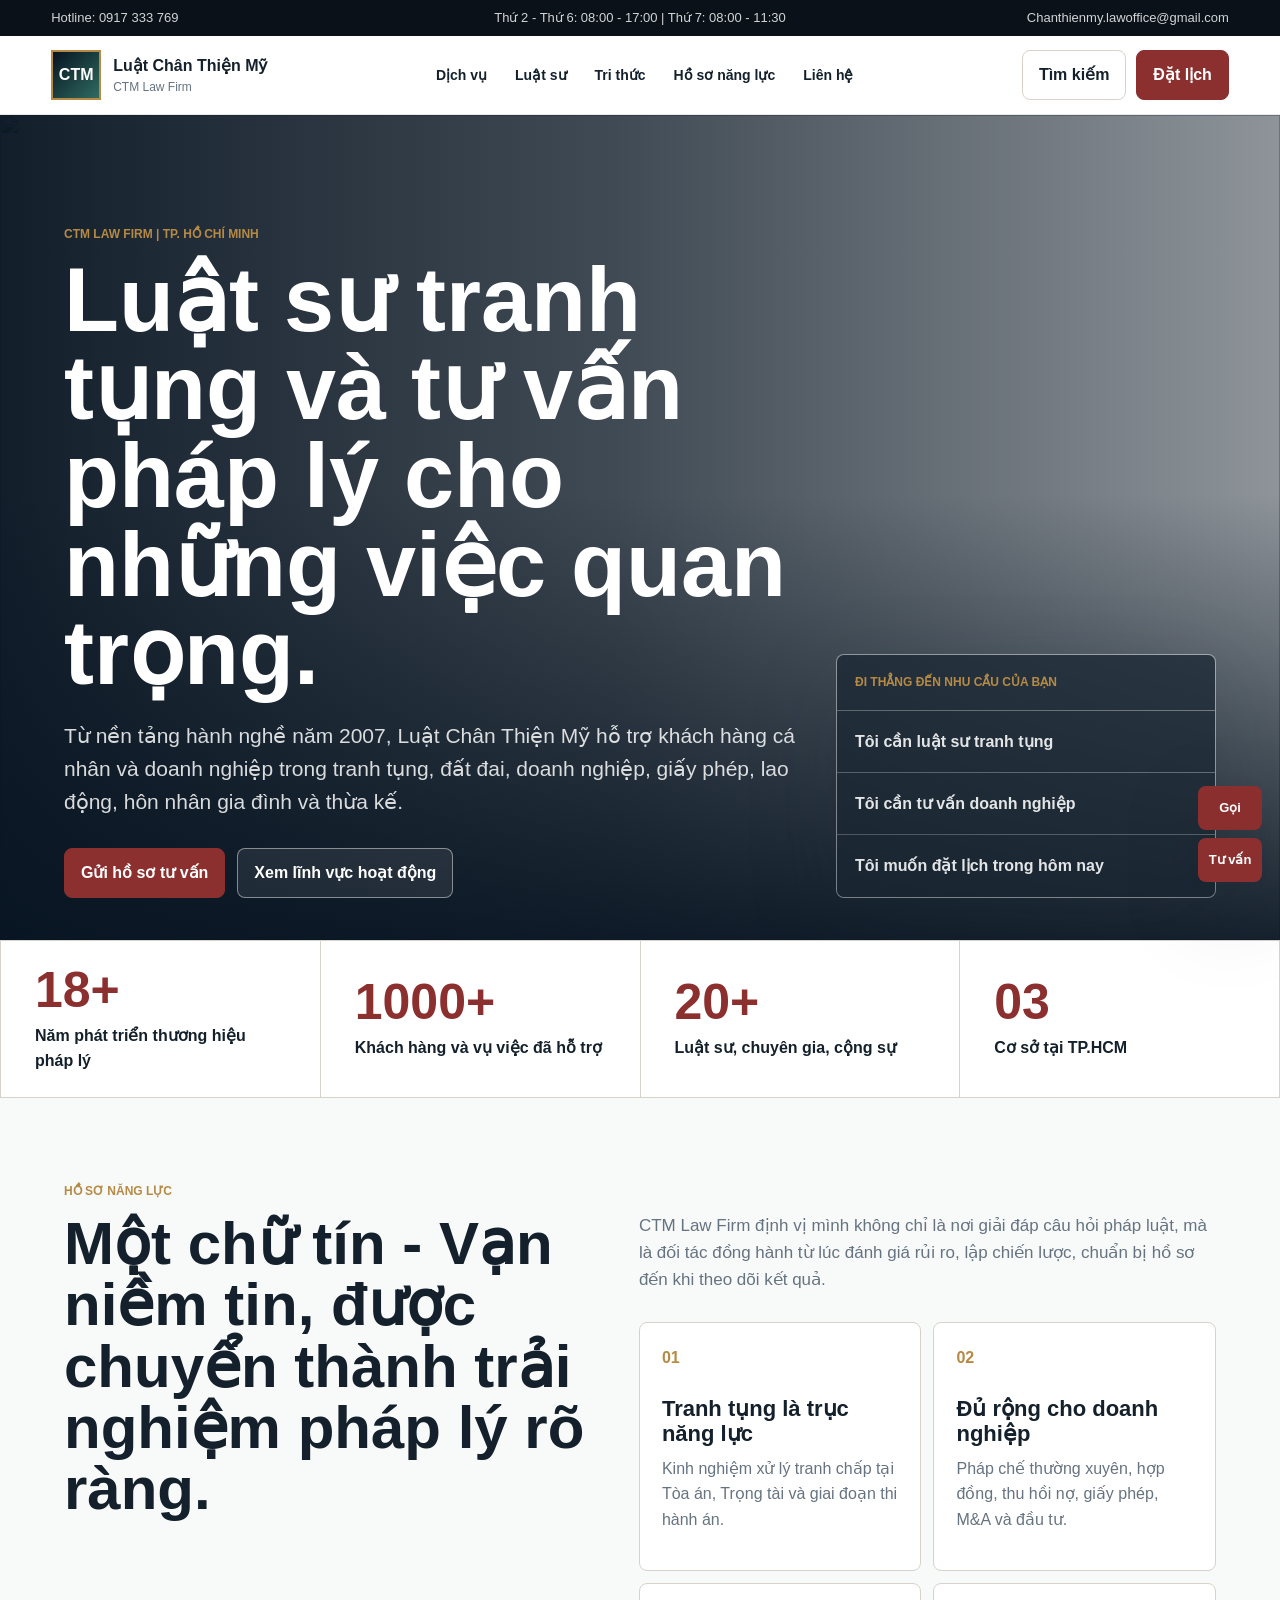
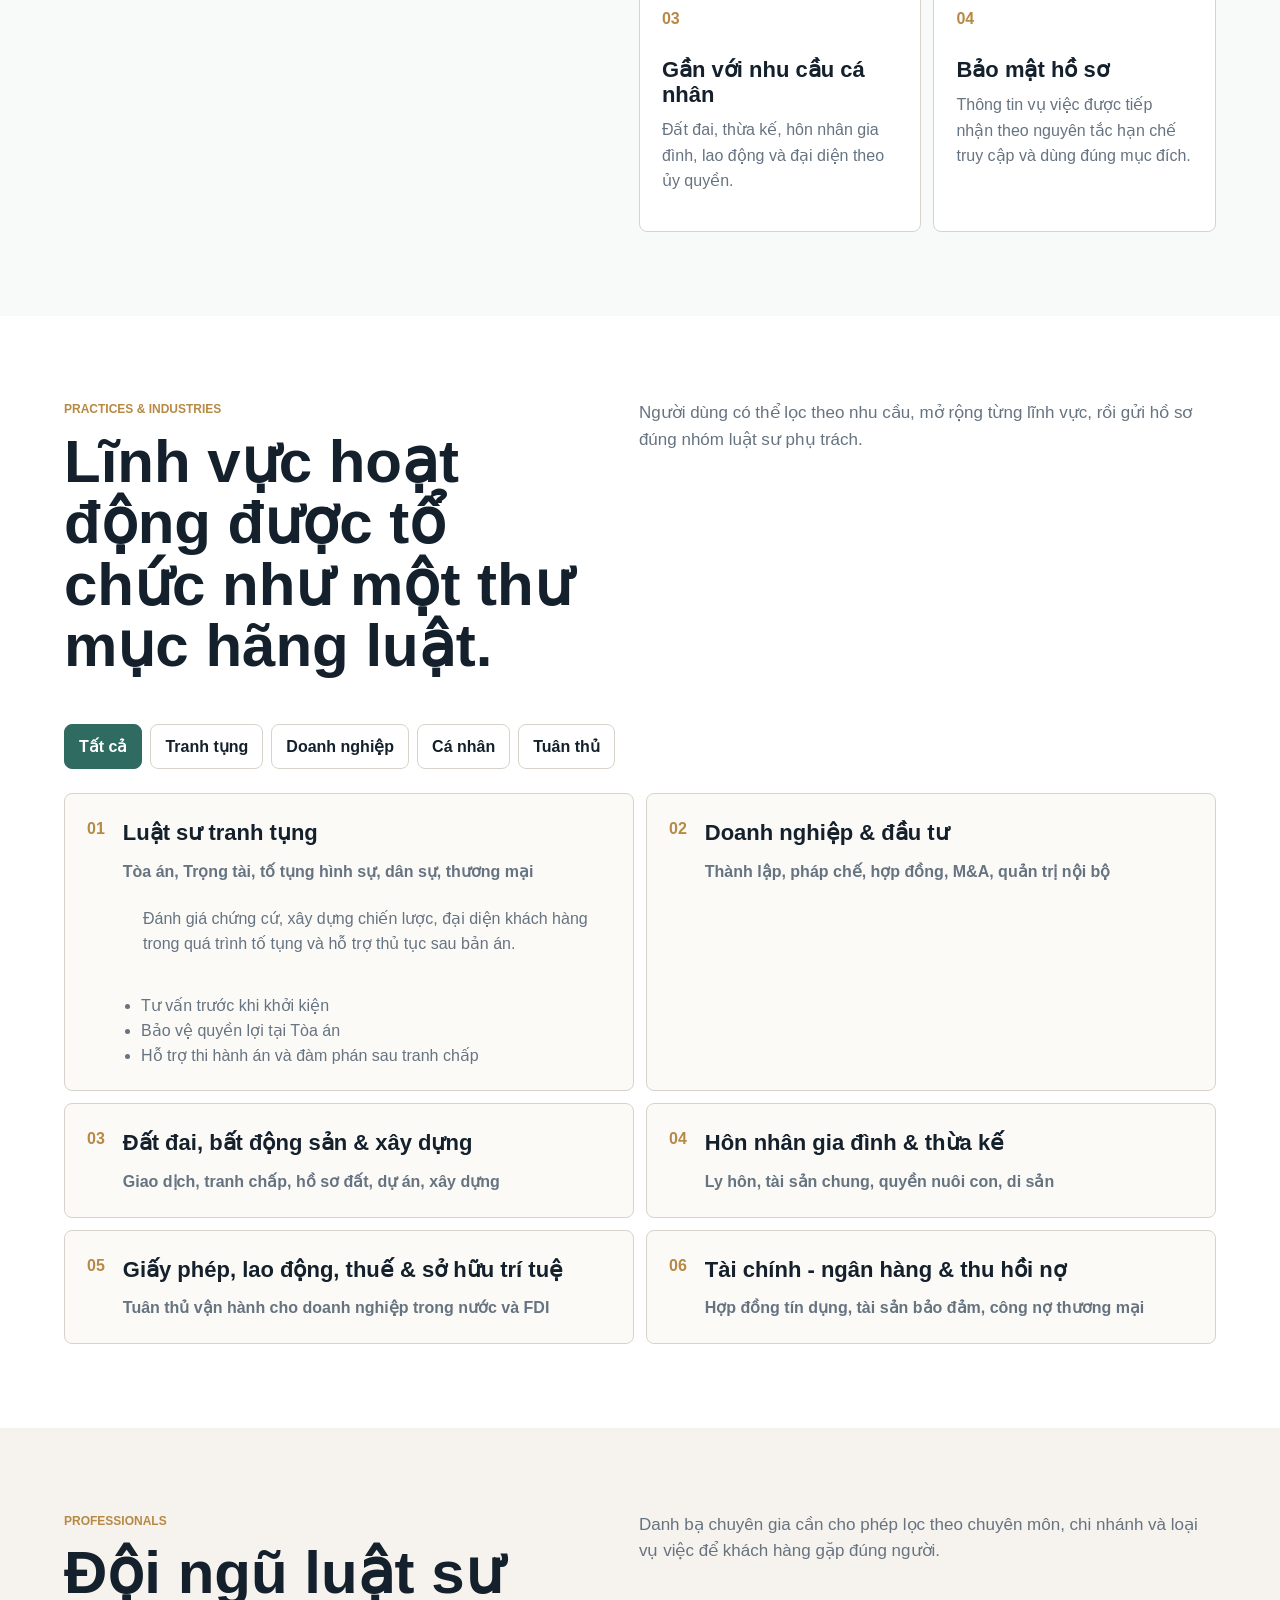
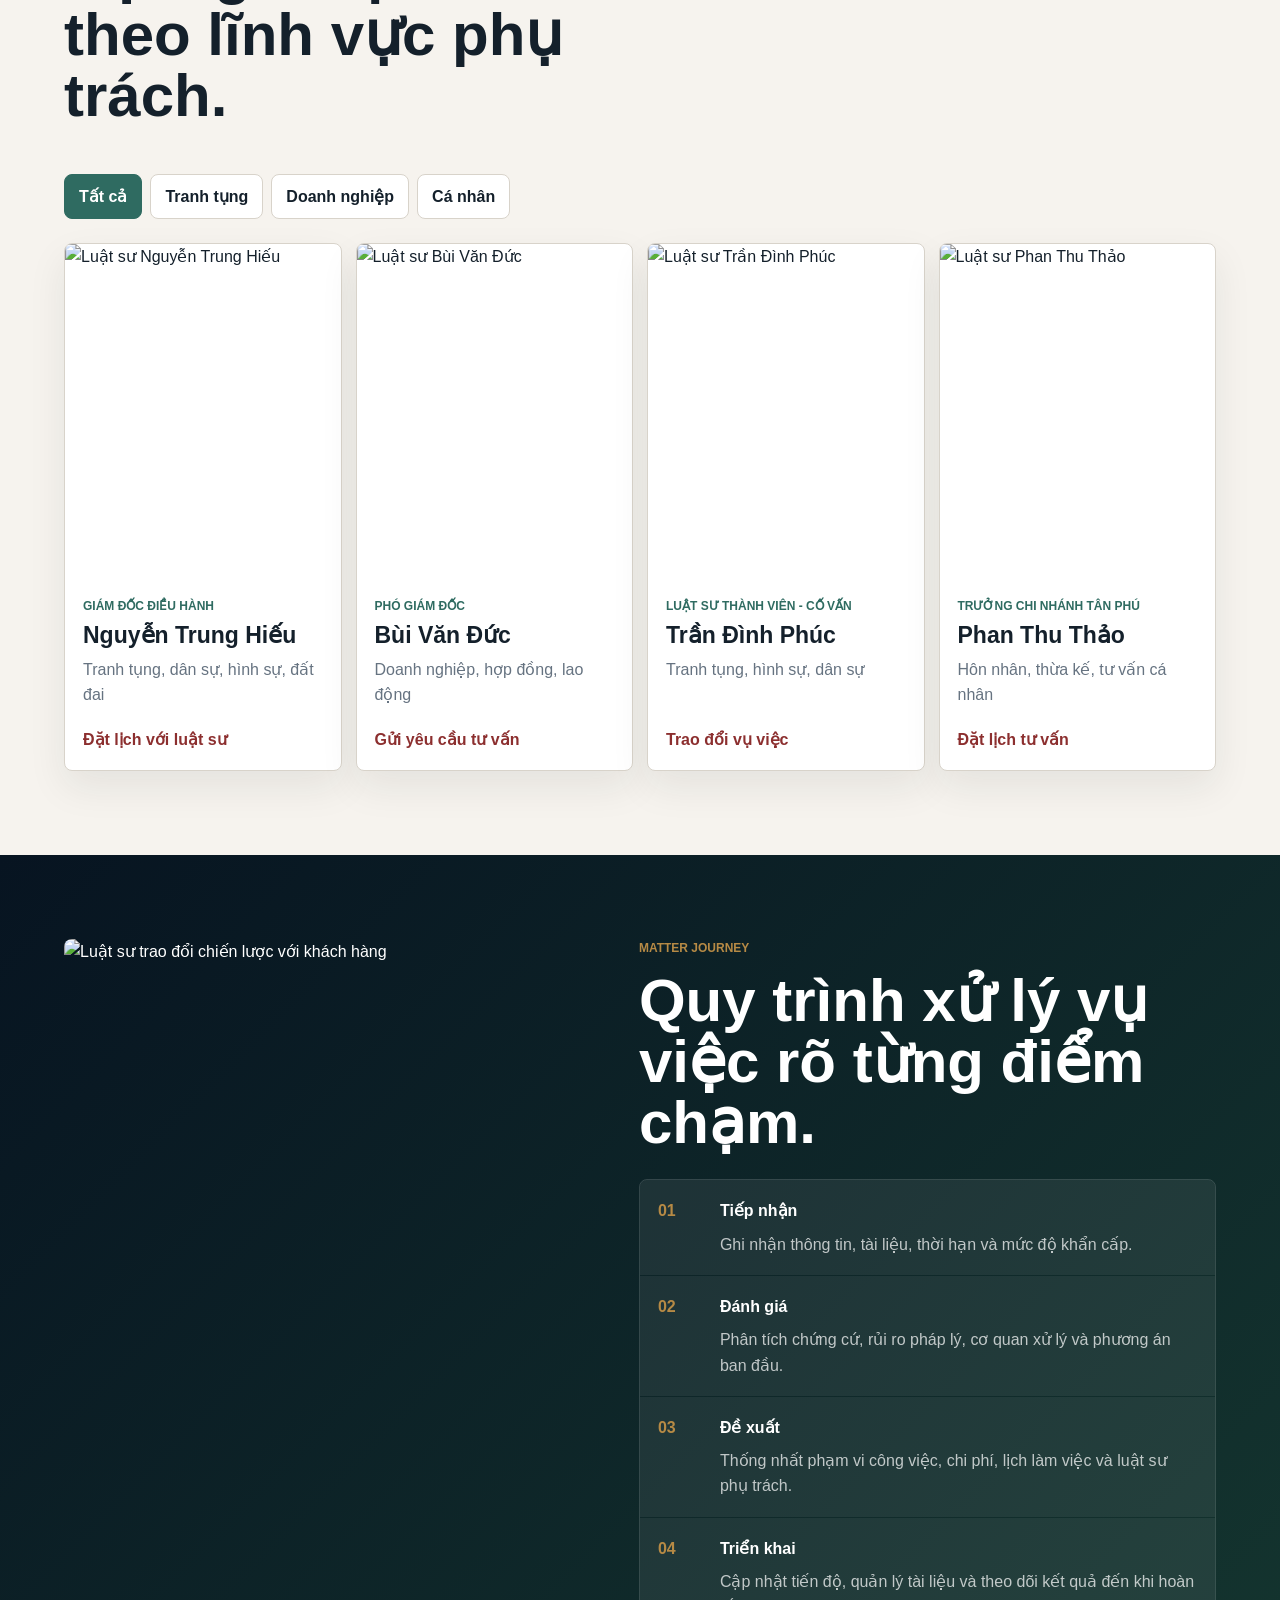
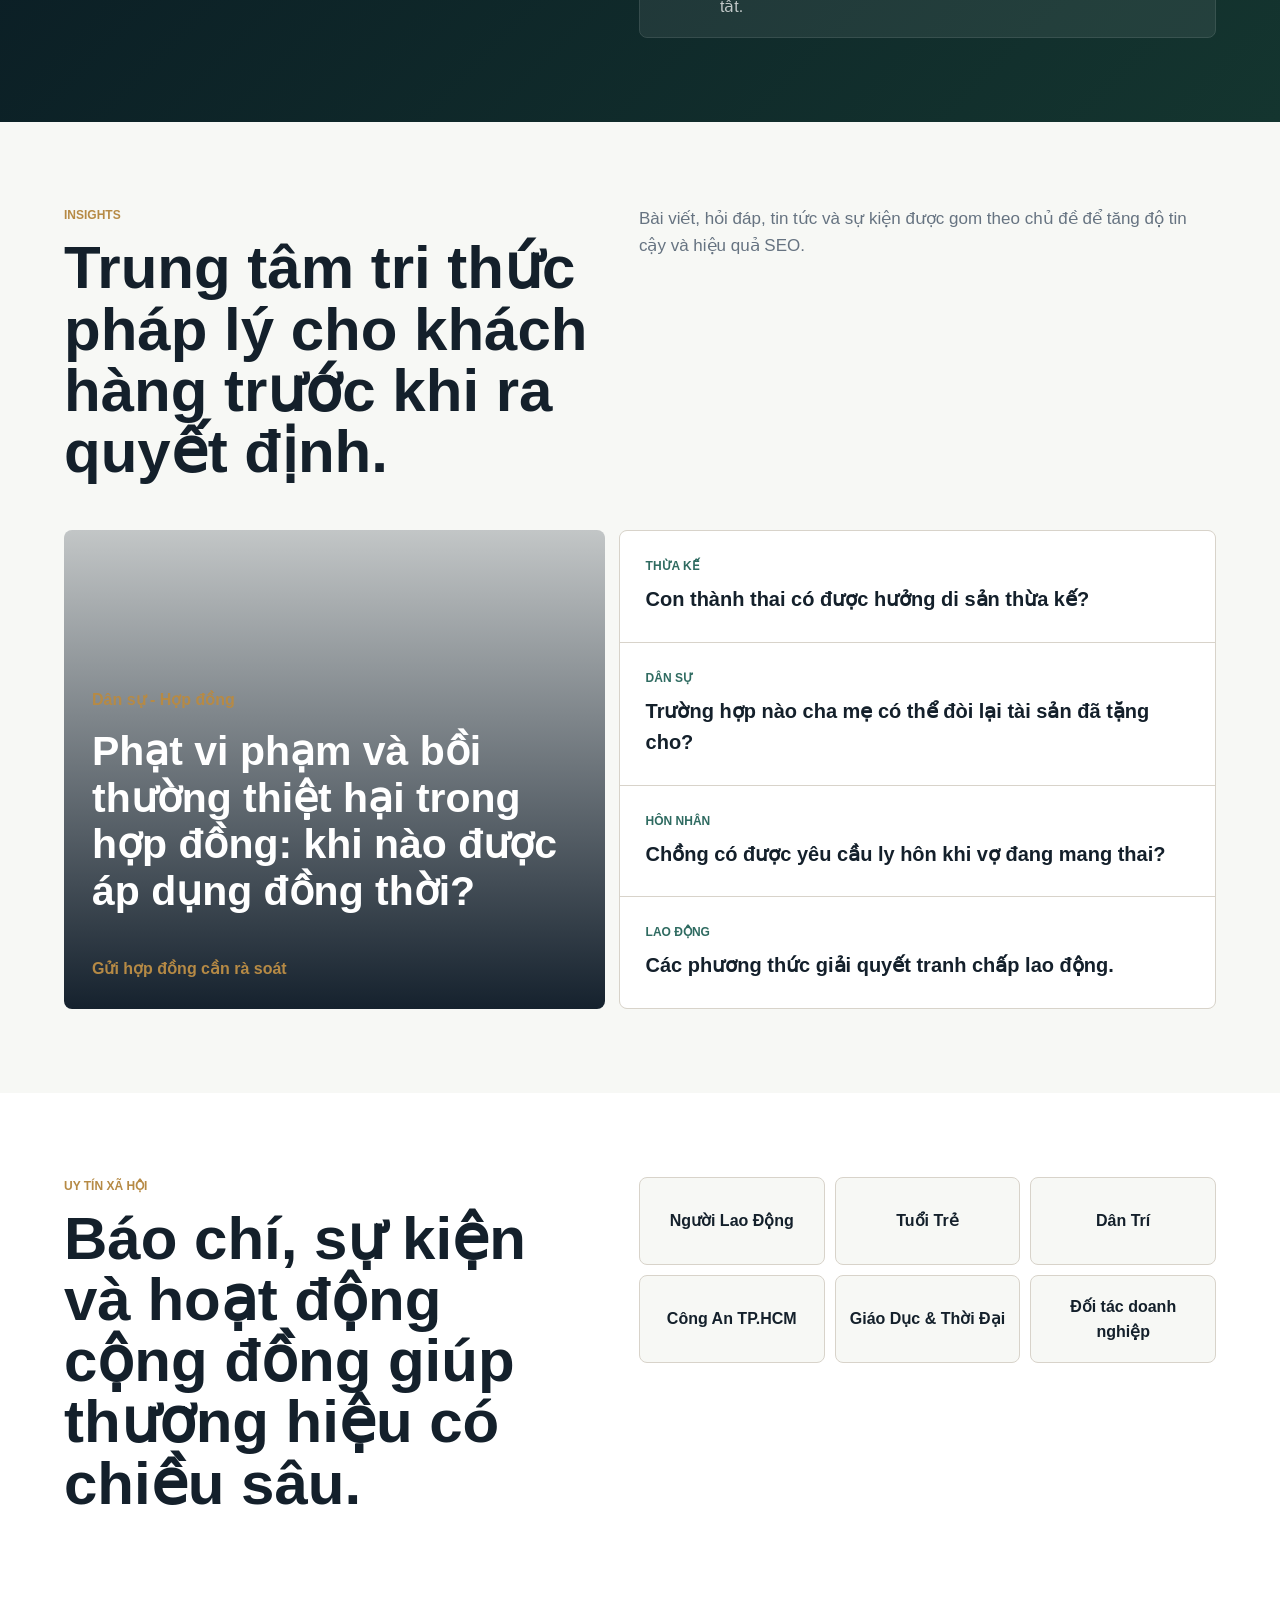
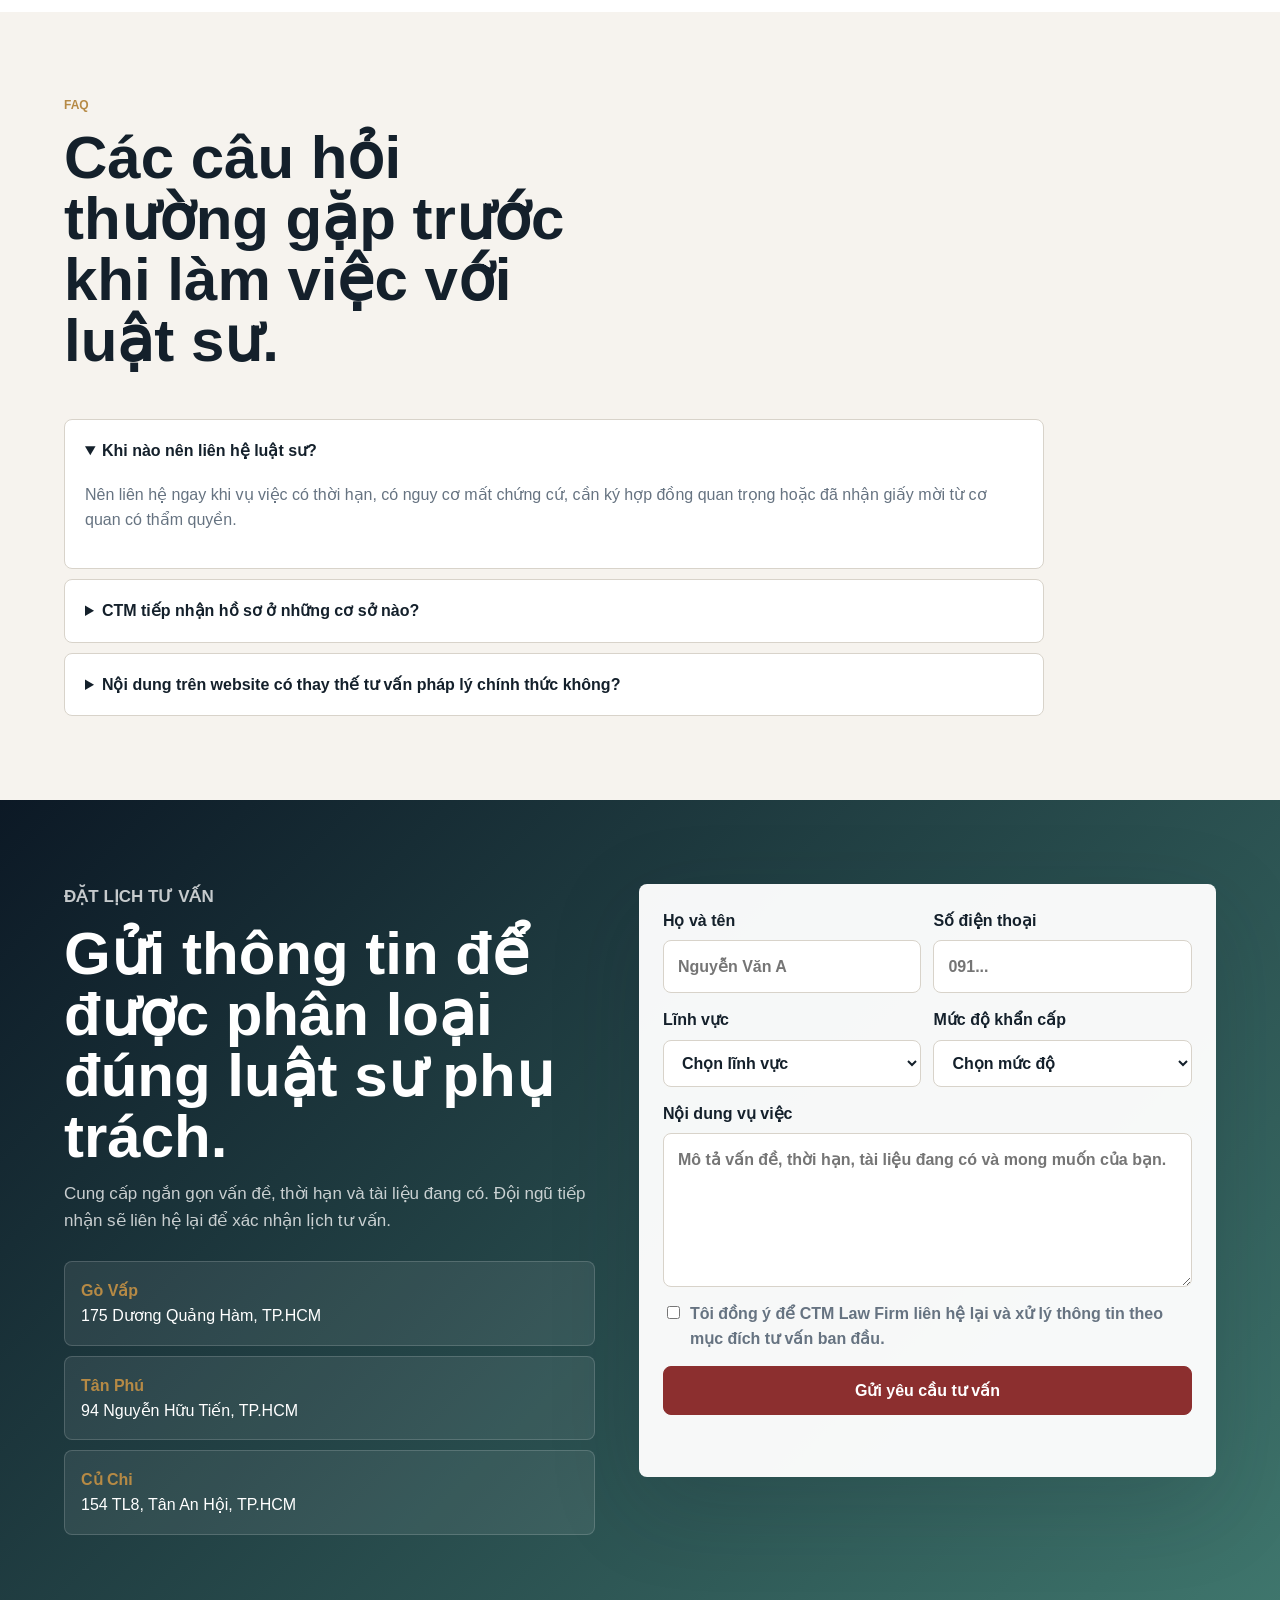
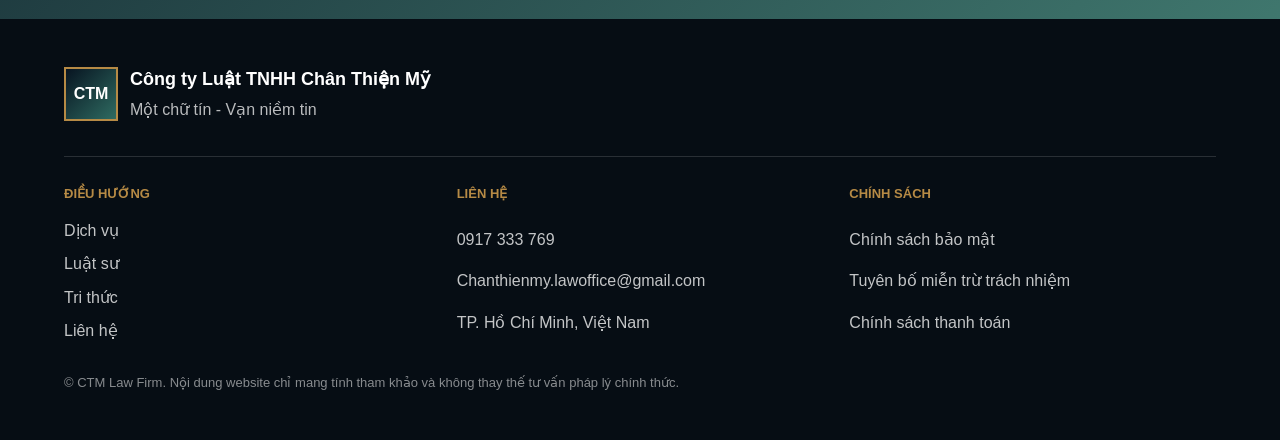
==== commit faaf6800: "Polish law firm website experience" ====
--- a/index.html
+++ b/index.html
@@ -6,19 +6,49 @@
     <title>Luật Chân Thiện Mỹ | CTM Law Firm</title>
     <meta
       name="description"
-      content="Bản nâng cấp website Luật Chân Thiện Mỹ: dịch vụ pháp lý, đội ngũ luật sư, tri thức pháp lý và tư vấn nhanh cho cá nhân, doanh nghiệp."
+      content="Luật Chân Thiện Mỹ tư vấn, tranh tụng và đại diện pháp lý cho cá nhân, doanh nghiệp tại TP.HCM và các tỉnh lân cận."
     />
-    <meta name="theme-color" content="#0b1d2c" />
+    <meta name="theme-color" content="#071421" />
+    <meta property="og:title" content="Luật Chân Thiện Mỹ | CTM Law Firm" />
+    <meta
+      property="og:description"
+      content="Hãng luật tại TP.HCM với thế mạnh tranh tụng, doanh nghiệp, đất đai, giấy phép, lao động, hôn nhân gia đình và thừa kế."
+    />
     <link rel="preconnect" href="https://images.unsplash.com" />
     <link rel="stylesheet" href="styles.css" />
+    <script type="application/ld+json">
+      {
+        "@context": "https://schema.org",
+        "@type": "LegalService",
+        "name": "Công ty Luật TNHH Chân Thiện Mỹ",
+        "alternateName": "CTM Law Firm",
+        "url": "https://anky06-ky.github.io/Law/",
+        "telephone": "+84917333769",
+        "email": "Chanthienmy.lawoffice@gmail.com",
+        "areaServed": "Việt Nam",
+        "address": {
+          "@type": "PostalAddress",
+          "addressLocality": "TP. Hồ Chí Minh",
+          "addressCountry": "VN"
+        }
+      }
+    </script>
   </head>
   <body>
+    <a class="skip-link" href="#main">Bỏ qua điều hướng</a>
+
+    <div class="top-strip">
+      <p>Hotline: <a href="tel:+84917333769">0917 333 769</a></p>
+      <p>Thứ 2 - Thứ 6: 08:00 - 17:00 | Thứ 7: 08:00 - 11:30</p>
+      <p><a href="mailto:Chanthienmy.lawoffice@gmail.com">Chanthienmy.lawoffice@gmail.com</a></p>
+    </div>
+
     <header class="site-header">
       <a class="brand" href="#top" aria-label="Luật Chân Thiện Mỹ">
         <span class="brand-mark">CTM</span>
         <span>
           <strong>Luật Chân Thiện Mỹ</strong>
-          <small>Một chữ tín - Vạn niềm tin</small>
+          <small>CTM Law Firm</small>
         </span>
       </a>
 
@@ -29,311 +59,452 @@
       </button>
 
       <nav id="main-nav" class="main-nav" aria-label="Điều hướng chính">
-        <a href="#services">Dịch vụ</a>
-        <a href="#team">Luật sư</a>
+        <div class="nav-item">
+          <a href="#practices">Dịch vụ</a>
+          <div class="mega-menu" aria-label="Menu dịch vụ">
+            <div>
+              <p>Nhóm trọng điểm</p>
+              <a href="#practices">Tranh tụng</a>
+              <a href="#practices">Doanh nghiệp & đầu tư</a>
+              <a href="#practices">Đất đai & bất động sản</a>
+            </div>
+            <div>
+              <p>Cá nhân & gia đình</p>
+              <a href="#practices">Hôn nhân gia đình</a>
+              <a href="#practices">Thừa kế</a>
+              <a href="#practices">Lao động</a>
+            </div>
+            <div>
+              <p>Doanh nghiệp</p>
+              <a href="#practices">M&A</a>
+              <a href="#practices">Giấy phép con</a>
+              <a href="#practices">Thuế & sở hữu trí tuệ</a>
+            </div>
+          </div>
+        </div>
+        <a href="#professionals">Luật sư</a>
         <a href="#insights">Tri thức</a>
-        <a href="#process">Quy trình</a>
+        <a href="#about">Hồ sơ năng lực</a>
         <a href="#contact">Liên hệ</a>
       </nav>
 
-      <a class="header-cta" href="tel:+842812345678">Gọi tư vấn</a>
+      <div class="header-actions">
+        <button class="search-trigger" type="button" aria-expanded="false" aria-controls="search-panel">Tìm kiếm</button>
+        <a class="header-cta" href="#contact">Đặt lịch</a>
+      </div>
     </header>
 
-    <main id="top">
-      <section class="hero">
+    <div id="search-panel" class="search-panel" hidden>
+      <label>
+        Tìm dịch vụ, luật sư, bài viết
+        <input id="site-search" type="search" placeholder="Nhập: tranh chấp đất đai, ly hôn, M&A, Nguyễn Trung Hiếu..." />
+      </label>
+      <div id="search-results" class="search-results" aria-live="polite"></div>
+    </div>
+
+    <main id="main">
+      <section id="top" class="hero">
         <div class="hero-media" aria-hidden="true">
           <img
-            src="https://images.unsplash.com/photo-1589829545856-d10d557cf95f?auto=format&fit=crop&w=1800&q=80"
+            src="https://images.unsplash.com/photo-1589829545856-d10d557cf95f?auto=format&fit=crop&w=1900&q=82"
             alt=""
           />
         </div>
-        <div class="hero-overlay"></div>
-        <div class="hero-content">
-          <p class="eyebrow">CTM Law Firm - Ho Chi Minh City</p>
-          <h1>Bảo vệ quyền lợi bằng chiến lược pháp lý rõ ràng.</h1>
+        <div class="hero-shade"></div>
+        <div class="hero-inner">
+          <p class="eyebrow">CTM Law Firm | TP. Hồ Chí Minh</p>
+          <h1>Luật sư tranh tụng và tư vấn pháp lý cho những việc quan trọng.</h1>
           <p class="hero-copy">
-            Website mới định vị Luật Chân Thiện Mỹ như một hãng luật hiện đại:
-            dễ tìm dịch vụ, dễ gặp đúng luật sư, dễ gửi hồ sơ và đủ mạnh cho SEO dài hạn.
+            Từ nền tảng hành nghề năm 2007, Luật Chân Thiện Mỹ hỗ trợ khách hàng cá nhân và doanh nghiệp
+            trong tranh tụng, đất đai, doanh nghiệp, giấy phép, lao động, hôn nhân gia đình và thừa kế.
           </p>
           <div class="hero-actions">
-            <a class="btn btn-primary" href="#contact">Đặt lịch tư vấn</a>
-            <a class="btn btn-ghost" href="#services">Xem lĩnh vực hoạt động</a>
-          </div>
-        </div>
-        <aside class="hero-panel" aria-label="Điểm nổi bật">
+            <a class="btn btn-primary" href="#contact">Gửi hồ sơ tư vấn</a>
+            <a class="btn btn-ghost" href="#practices">Xem lĩnh vực hoạt động</a>
+          </div>
+        </div>
+        <aside class="hero-intake" aria-label="Tìm nhanh theo nhu cầu">
+          <p>Đi thẳng đến nhu cầu của bạn</p>
+          <a href="#practices">Tôi cần luật sư tranh tụng</a>
+          <a href="#practices">Tôi cần tư vấn doanh nghiệp</a>
+          <a href="#contact">Tôi muốn đặt lịch trong hôm nay</a>
+        </aside>
+      </section>
+
+      <section class="metrics-band" aria-label="Thông tin nổi bật">
+        <div>
+          <strong>18+</strong>
+          <span>Năm phát triển thương hiệu pháp lý</span>
+        </div>
+        <div>
+          <strong>1000+</strong>
+          <span>Khách hàng và vụ việc đã hỗ trợ</span>
+        </div>
+        <div>
+          <strong>20+</strong>
+          <span>Luật sư, chuyên gia, cộng sự</span>
+        </div>
+        <div>
+          <strong>03</strong>
+          <span>Cơ sở tại TP.HCM</span>
+        </div>
+      </section>
+
+      <section id="about" class="section about-section">
+        <div class="section-kicker">Hồ sơ năng lực</div>
+        <div class="about-grid">
+          <div class="section-title">
+            <h2>Một chữ tín - Vạn niềm tin, được chuyển thành trải nghiệm pháp lý rõ ràng.</h2>
+          </div>
+          <div class="about-copy">
+            <p>
+              CTM Law Firm định vị mình không chỉ là nơi giải đáp câu hỏi pháp luật, mà là đối tác đồng hành
+              từ lúc đánh giá rủi ro, lập chiến lược, chuẩn bị hồ sơ đến khi theo dõi kết quả.
+            </p>
+            <div class="trust-grid">
+              <article>
+                <span>01</span>
+                <h3>Tranh tụng là trục năng lực</h3>
+                <p>Kinh nghiệm xử lý tranh chấp tại Tòa án, Trọng tài và giai đoạn thi hành án.</p>
+              </article>
+              <article>
+                <span>02</span>
+                <h3>Đủ rộng cho doanh nghiệp</h3>
+                <p>Pháp chế thường xuyên, hợp đồng, thu hồi nợ, giấy phép, M&A và đầu tư.</p>
+              </article>
+              <article>
+                <span>03</span>
+                <h3>Gần với nhu cầu cá nhân</h3>
+                <p>Đất đai, thừa kế, hôn nhân gia đình, lao động và đại diện theo ủy quyền.</p>
+              </article>
+              <article>
+                <span>04</span>
+                <h3>Bảo mật hồ sơ</h3>
+                <p>Thông tin vụ việc được tiếp nhận theo nguyên tắc hạn chế truy cập và dùng đúng mục đích.</p>
+              </article>
+            </div>
+          </div>
+        </div>
+      </section>
+
+      <section id="practices" class="section practice-section">
+        <div class="section-head">
           <div>
-            <strong>18+</strong>
-            <span>Năm kinh nghiệm</span>
-          </div>
+            <p class="eyebrow">Practices & Industries</p>
+            <h2>Lĩnh vực hoạt động được tổ chức như một thư mục hãng luật.</h2>
+          </div>
+          <p>
+            Người dùng có thể lọc theo nhu cầu, mở rộng từng lĩnh vực, rồi gửi hồ sơ đúng nhóm luật sư phụ trách.
+          </p>
+        </div>
+
+        <div class="filter-bar" aria-label="Lọc dịch vụ">
+          <button class="filter-btn is-active" type="button" data-filter="all" data-target="practice-card">Tất cả</button>
+          <button class="filter-btn" type="button" data-filter="litigation" data-target="practice-card">Tranh tụng</button>
+          <button class="filter-btn" type="button" data-filter="business" data-target="practice-card">Doanh nghiệp</button>
+          <button class="filter-btn" type="button" data-filter="personal" data-target="practice-card">Cá nhân</button>
+          <button class="filter-btn" type="button" data-filter="compliance" data-target="practice-card">Tuân thủ</button>
+        </div>
+
+        <div class="practice-directory" data-search-scope>
+          <details class="practice-card" open data-category="litigation personal" data-search-item="Luật sư tranh tụng tòa án trọng tài hình sự dân sự đất đai hợp đồng">
+            <summary>
+              <span>01</span>
+              <strong>Luật sư tranh tụng</strong>
+              <em>Tòa án, Trọng tài, tố tụng hình sự, dân sự, thương mại</em>
+            </summary>
+            <div class="practice-detail">
+              <p>Đánh giá chứng cứ, xây dựng chiến lược, đại diện khách hàng trong quá trình tố tụng và hỗ trợ thủ tục sau bản án.</p>
+              <ul>
+                <li>Tư vấn trước khi khởi kiện</li>
+                <li>Bảo vệ quyền lợi tại Tòa án</li>
+                <li>Hỗ trợ thi hành án và đàm phán sau tranh chấp</li>
+              </ul>
+            </div>
+          </details>
+          <details class="practice-card" data-category="business compliance" data-search-item="Doanh nghiệp đầu tư pháp chế hợp đồng quản trị nội bộ M&A">
+            <summary>
+              <span>02</span>
+              <strong>Doanh nghiệp & đầu tư</strong>
+              <em>Thành lập, pháp chế, hợp đồng, M&A, quản trị nội bộ</em>
+            </summary>
+            <div class="practice-detail">
+              <p>Thiết kế pháp lý cho hoạt động kinh doanh, giảm rủi ro hợp đồng và đồng hành khi doanh nghiệp mở rộng.</p>
+              <ul>
+                <li>Tư vấn thành lập và thay đổi đăng ký doanh nghiệp</li>
+                <li>Soạn thảo hợp đồng, quy chế, thỏa thuận cổ đông</li>
+                <li>Rà soát giao dịch mua bán và sáp nhập</li>
+              </ul>
+            </div>
+          </details>
+          <details class="practice-card" data-category="litigation personal business" data-search-item="Đất đai bất động sản xây dựng sổ đỏ tranh chấp chuyển nhượng">
+            <summary>
+              <span>03</span>
+              <strong>Đất đai, bất động sản & xây dựng</strong>
+              <em>Giao dịch, tranh chấp, hồ sơ đất, dự án, xây dựng</em>
+            </summary>
+            <div class="practice-detail">
+              <p>Hỗ trợ từ hồ sơ hành chính đất đai đến tranh chấp quyền sử dụng đất, hợp đồng chuyển nhượng và dự án.</p>
+              <ul>
+                <li>Kiểm tra pháp lý nhà đất</li>
+                <li>Giải quyết tranh chấp đất đai</li>
+                <li>Tư vấn hợp đồng, đền bù, thừa kế nhà đất</li>
+              </ul>
+            </div>
+          </details>
+          <details class="practice-card" data-category="personal litigation" data-search-item="Hôn nhân gia đình ly hôn con chung tài sản thừa kế di chúc">
+            <summary>
+              <span>04</span>
+              <strong>Hôn nhân gia đình & thừa kế</strong>
+              <em>Ly hôn, tài sản chung, quyền nuôi con, di sản</em>
+            </summary>
+            <div class="practice-detail">
+              <p>Tư vấn phương án mềm trước, tranh tụng khi cần, chú trọng bảo vệ quyền lợi và dữ liệu riêng tư của gia đình.</p>
+              <ul>
+                <li>Ly hôn thuận tình hoặc đơn phương</li>
+                <li>Tranh chấp nuôi con và chia tài sản</li>
+                <li>Di chúc, khai nhận và phân chia di sản</li>
+              </ul>
+            </div>
+          </details>
+          <details class="practice-card" data-category="business compliance" data-search-item="Giấy phép lao động visa giấy phép con thuế sở hữu trí tuệ">
+            <summary>
+              <span>05</span>
+              <strong>Giấy phép, lao động, thuế & sở hữu trí tuệ</strong>
+              <em>Tuân thủ vận hành cho doanh nghiệp trong nước và FDI</em>
+            </summary>
+            <div class="practice-detail">
+              <p>Chuẩn hóa giấy phép và nghĩa vụ pháp lý để doanh nghiệp vận hành ổn định, tránh bị động khi thanh kiểm tra.</p>
+              <ul>
+                <li>Giấy phép kinh doanh có điều kiện</li>
+                <li>Giấy phép lao động, visa và hồ sơ người nước ngoài</li>
+                <li>Nhãn hiệu, thuế, hợp đồng lao động</li>
+              </ul>
+            </div>
+          </details>
+          <details class="practice-card" data-category="business litigation" data-search-item="Tài chính ngân hàng thu hồi nợ tín dụng tài sản bảo đảm">
+            <summary>
+              <span>06</span>
+              <strong>Tài chính - ngân hàng & thu hồi nợ</strong>
+              <em>Hợp đồng tín dụng, tài sản bảo đảm, công nợ thương mại</em>
+            </summary>
+            <div class="practice-detail">
+              <p>Phân tích nghĩa vụ thanh toán, tài sản bảo đảm và khả năng thu hồi trước khi chọn thương lượng hay tố tụng.</p>
+              <ul>
+                <li>Rà soát hợp đồng tín dụng</li>
+                <li>Đại diện thu hồi nợ</li>
+                <li>Xử lý tài sản bảo đảm và tranh chấp tài chính</li>
+              </ul>
+            </div>
+          </details>
+        </div>
+      </section>
+
+      <section id="professionals" class="section professionals-section">
+        <div class="section-head">
           <div>
-            <strong>1000+</strong>
-            <span>Khách hàng và vụ việc</span>
-          </div>
-          <div>
-            <strong>20+</strong>
-            <span>Luật sư, chuyên gia, cộng sự</span>
-          </div>
-        </aside>
-      </section>
-
-      <section class="quick-search" aria-label="Tìm nhanh dịch vụ">
-        <div>
-          <p class="eyebrow">Tìm đúng hướng xử lý</p>
-          <h2>Bạn đang cần hỗ trợ vấn đề gì?</h2>
-        </div>
-        <label class="search-box">
-          <span>Tìm dịch vụ, luật sư, bài viết</span>
-          <input id="site-search" type="search" placeholder="Ví dụ: tranh chấp đất đai, ly hôn, thành lập doanh nghiệp..." />
-        </label>
-        <div id="search-results" class="search-results" aria-live="polite"></div>
-      </section>
-
-      <section id="services" class="section services-section">
-        <div class="section-heading">
-          <p class="eyebrow">Lĩnh vực hoạt động</p>
-          <h2>Dịch vụ được tổ chức theo nhu cầu thật của khách hàng.</h2>
-          <p>
-            Cấu trúc mới gom dịch vụ theo nhóm rõ ràng, mỗi nhóm có đường dẫn tới trang chi tiết,
-            FAQ, bài viết liên quan và form gửi hồ sơ.
-          </p>
-        </div>
-
-        <div class="service-grid" data-search-scope>
-          <article class="service-card featured" data-search-item="Tranh tụng Tòa án trọng tài dân sự hình sự đất đai hợp đồng">
-            <span>01</span>
-            <h3>Luật sư tranh tụng</h3>
-            <p>Đại diện, bào chữa, bảo vệ quyền lợi tại Tòa án, Trọng tài và cơ quan tố tụng.</p>
-            <a href="#contact">Trao đổi vụ việc</a>
-          </article>
-          <article class="service-card" data-search-item="Doanh nghiệp đầu tư pháp chế hợp đồng mua bán sáp nhập M&A">
-            <span>02</span>
-            <h3>Doanh nghiệp & đầu tư</h3>
-            <p>Thành lập, quản trị nội bộ, hợp đồng, pháp chế thường xuyên và M&A.</p>
-            <a href="#contact">Nhận tư vấn</a>
-          </article>
-          <article class="service-card" data-search-item="Đất đai nhà ở bất động sản xây dựng sổ đỏ tranh chấp">
-            <span>03</span>
-            <h3>Đất đai & bất động sản</h3>
-            <p>Tư vấn hồ sơ, giao dịch, thừa kế, đền bù, tranh chấp quyền sử dụng đất.</p>
-            <a href="#contact">Kiểm tra hồ sơ</a>
-          </article>
-          <article class="service-card" data-search-item="Hôn nhân gia đình ly hôn tài sản con chung thừa kế">
-            <span>04</span>
-            <h3>Hôn nhân, gia đình & thừa kế</h3>
-            <p>Ly hôn, phân chia tài sản, quyền nuôi con, di chúc và tranh chấp di sản.</p>
-            <a href="#contact">Hỏi luật sư</a>
-          </article>
-          <article class="service-card" data-search-item="Giấy phép lao động visa giấy phép con sở hữu trí tuệ thuế">
-            <span>05</span>
-            <h3>Giấy phép & tuân thủ</h3>
-            <p>Giấy phép kinh doanh có điều kiện, visa, lao động, thuế và sở hữu trí tuệ.</p>
-            <a href="#contact">Gửi yêu cầu</a>
-          </article>
-          <article class="service-card" data-search-item="Tài chính ngân hàng thu hồi nợ bảo đảm tín dụng">
-            <span>06</span>
-            <h3>Tài chính - ngân hàng</h3>
-            <p>Hợp đồng tín dụng, tài sản bảo đảm, xử lý nợ và tranh chấp tài chính.</p>
-            <a href="#contact">Đặt lịch</a>
-          </article>
-        </div>
-      </section>
-
-      <section class="section split-section">
-        <div class="visual-column">
-          <img
-            src="https://images.unsplash.com/photo-1521791136064-7986c2920216?auto=format&fit=crop&w=1200&q=80"
-            alt="Luật sư trao đổi chiến lược pháp lý với khách hàng"
-          />
-        </div>
-        <div class="content-column">
-          <p class="eyebrow">Nâng cấp từ website cũ</p>
-          <h2>Từ trang giới thiệu thành hệ thống tạo niềm tin và tạo lead.</h2>
-          <div class="upgrade-list">
-            <div>
-              <strong>Mega menu dịch vụ</strong>
-              <span>Khách hàng tìm đúng lĩnh vực trong 2-3 click, không bị lạc giữa quá nhiều danh mục.</span>
-            </div>
-            <div>
-              <strong>Trang luật sư chuẩn hồ sơ</strong>
-              <span>Thể hiện chuyên môn, bài viết, vụ việc tiêu biểu và nút đặt lịch riêng.</span>
-            </div>
-            <div>
-              <strong>Content hub pháp lý</strong>
-              <span>Bài viết, hỏi đáp và insight được gom theo chủ đề để tăng SEO và uy tín chuyên môn.</span>
-            </div>
-            <div>
-              <strong>Form tư vấn an toàn</strong>
-              <span>Có phân loại lĩnh vực, trạng thái lead, chống spam và cảnh báo bảo mật dữ liệu.</span>
-            </div>
-          </div>
-        </div>
-      </section>
-
-      <section id="team" class="section team-section">
-        <div class="section-heading compact">
-          <p class="eyebrow">Đội ngũ luật sư</p>
-          <h2>Hồ sơ chuyên gia rõ vai trò, rõ thế mạnh.</h2>
-        </div>
-        <div class="team-grid" data-search-scope>
-          <article class="lawyer-card" data-search-item="Nguyễn Trung Hiếu giám đốc tranh tụng dân sự hình sự">
-            <img src="https://images.unsplash.com/photo-1556157382-97eda2d62296?auto=format&fit=crop&w=900&q=80" alt="Luật sư Nguyễn Trung Hiếu" />
+            <p class="eyebrow">Professionals</p>
+            <h2>Đội ngũ luật sư theo lĩnh vực phụ trách.</h2>
+          </div>
+          <p>Danh bạ chuyên gia cần cho phép lọc theo chuyên môn, chi nhánh và loại vụ việc để khách hàng gặp đúng người.</p>
+        </div>
+
+        <div class="filter-bar" aria-label="Lọc luật sư">
+          <button class="filter-btn is-active" type="button" data-filter="all" data-target="lawyer-card">Tất cả</button>
+          <button class="filter-btn" type="button" data-filter="litigation" data-target="lawyer-card">Tranh tụng</button>
+          <button class="filter-btn" type="button" data-filter="business" data-target="lawyer-card">Doanh nghiệp</button>
+          <button class="filter-btn" type="button" data-filter="personal" data-target="lawyer-card">Cá nhân</button>
+        </div>
+
+        <div class="lawyer-grid" data-search-scope>
+          <article class="lawyer-card" data-category="litigation" data-search-item="Nguyễn Trung Hiếu giám đốc điều hành tranh tụng dân sự hình sự đất đai">
+            <img src="https://images.unsplash.com/photo-1556157382-97eda2d62296?auto=format&fit=crop&w=900&q=82" alt="Luật sư Nguyễn Trung Hiếu" />
             <div>
               <p>Giám đốc điều hành</p>
               <h3>Nguyễn Trung Hiếu</h3>
               <span>Tranh tụng, dân sự, hình sự, đất đai</span>
+              <a href="#contact">Đặt lịch với luật sư</a>
             </div>
           </article>
-          <article class="lawyer-card" data-search-item="Bùi Văn Đức phó giám đốc doanh nghiệp lao động">
-            <img src="https://images.unsplash.com/photo-1560250097-0b93528c311a?auto=format&fit=crop&w=900&q=80" alt="Luật sư Bùi Văn Đức" />
+          <article class="lawyer-card" data-category="business" data-search-item="Bùi Văn Đức phó giám đốc doanh nghiệp hợp đồng lao động">
+            <img src="https://images.unsplash.com/photo-1560250097-0b93528c311a?auto=format&fit=crop&w=900&q=82" alt="Luật sư Bùi Văn Đức" />
             <div>
               <p>Phó giám đốc</p>
               <h3>Bùi Văn Đức</h3>
               <span>Doanh nghiệp, hợp đồng, lao động</span>
+              <a href="#contact">Gửi yêu cầu tư vấn</a>
             </div>
           </article>
-          <article class="lawyer-card" data-search-item="Trần Đình Phúc cố vấn tranh tụng hình sự dân sự">
-            <img src="https://images.unsplash.com/photo-1500648767791-00dcc994a43e?auto=format&fit=crop&w=900&q=80" alt="Luật sư Trần Đình Phúc" />
+          <article class="lawyer-card" data-category="litigation" data-search-item="Trần Đình Phúc luật sư thành viên cố vấn tranh tụng hình sự dân sự">
+            <img src="https://images.unsplash.com/photo-1500648767791-00dcc994a43e?auto=format&fit=crop&w=900&q=82" alt="Luật sư Trần Đình Phúc" />
             <div>
               <p>Luật sư thành viên - Cố vấn</p>
               <h3>Trần Đình Phúc</h3>
               <span>Tranh tụng, hình sự, dân sự</span>
+              <a href="#contact">Trao đổi vụ việc</a>
             </div>
           </article>
-          <article class="lawyer-card" data-search-item="Phan Thu Thảo trưởng chi nhánh hôn nhân gia đình thừa kế">
-            <img src="https://images.unsplash.com/photo-1573496359142-b8d87734a5a2?auto=format&fit=crop&w=900&q=80" alt="Luật sư Phan Thu Thảo" />
+          <article class="lawyer-card" data-category="personal" data-search-item="Phan Thu Thảo trưởng chi nhánh Tân Phú hôn nhân thừa kế cá nhân">
+            <img src="https://images.unsplash.com/photo-1573496359142-b8d87734a5a2?auto=format&fit=crop&w=900&q=82" alt="Luật sư Phan Thu Thảo" />
             <div>
               <p>Trưởng chi nhánh Tân Phú</p>
               <h3>Phan Thu Thảo</h3>
               <span>Hôn nhân, thừa kế, tư vấn cá nhân</span>
+              <a href="#contact">Đặt lịch tư vấn</a>
             </div>
           </article>
         </div>
       </section>
 
-      <section id="process" class="section process-section">
-        <div class="section-heading">
-          <p class="eyebrow">Quy trình dịch vụ</p>
-          <h2>Minh bạch từ lúc tiếp nhận đến khi hoàn tất.</h2>
-        </div>
-        <ol class="process-list">
-          <li>
-            <span>01</span>
-            <h3>Tiếp nhận yêu cầu</h3>
-            <p>Khách hàng gửi thông tin qua form, hotline, Zalo hoặc đặt lịch tư vấn.</p>
-          </li>
-          <li>
-            <span>02</span>
-            <h3>Đánh giá sơ bộ</h3>
-            <p>Luật sư phân loại hồ sơ, xác định rủi ro, thời hạn và hướng xử lý ban đầu.</p>
-          </li>
-          <li>
-            <span>03</span>
-            <h3>Đề xuất phương án</h3>
-            <p>Gửi phạm vi công việc, chi phí, tài liệu cần chuẩn bị và mốc thời gian.</p>
-          </li>
-          <li>
-            <span>04</span>
-            <h3>Triển khai & cập nhật</h3>
-            <p>Theo dõi tiến độ, lưu vết trao đổi và cập nhật kết quả cho khách hàng.</p>
-          </li>
-        </ol>
+      <section class="section matter-section">
+        <div class="matter-visual">
+          <img
+            src="https://images.unsplash.com/photo-1521791055366-0d553872125f?auto=format&fit=crop&w=1200&q=82"
+            loading="lazy"
+            alt="Luật sư trao đổi chiến lược với khách hàng"
+          />
+        </div>
+        <div class="matter-copy">
+          <p class="eyebrow">Matter Journey</p>
+          <h2>Quy trình xử lý vụ việc rõ từng điểm chạm.</h2>
+          <ol class="journey-list">
+            <li><span>01</span><strong>Tiếp nhận</strong><p>Ghi nhận thông tin, tài liệu, thời hạn và mức độ khẩn cấp.</p></li>
+            <li><span>02</span><strong>Đánh giá</strong><p>Phân tích chứng cứ, rủi ro pháp lý, cơ quan xử lý và phương án ban đầu.</p></li>
+            <li><span>03</span><strong>Đề xuất</strong><p>Thống nhất phạm vi công việc, chi phí, lịch làm việc và luật sư phụ trách.</p></li>
+            <li><span>04</span><strong>Triển khai</strong><p>Cập nhật tiến độ, quản lý tài liệu và theo dõi kết quả đến khi hoàn tất.</p></li>
+          </ol>
+        </div>
       </section>
 
       <section id="insights" class="section insights-section">
-        <div class="section-heading compact">
-          <p class="eyebrow">Tri thức pháp lý</p>
-          <h2>Content hub giúp khách hàng tin trước khi gọi.</h2>
-        </div>
-        <div class="insight-layout" data-search-scope>
-          <article class="insight-feature" data-search-item="Phạt vi phạm bồi thường thiệt hại hợp đồng">
+        <div class="section-head">
+          <div>
+            <p class="eyebrow">Insights</p>
+            <h2>Trung tâm tri thức pháp lý cho khách hàng trước khi ra quyết định.</h2>
+          </div>
+          <p>Bài viết, hỏi đáp, tin tức và sự kiện được gom theo chủ đề để tăng độ tin cậy và hiệu quả SEO.</p>
+        </div>
+
+        <div class="insight-grid" data-search-scope>
+          <article class="feature-insight" data-search-item="Phạt vi phạm bồi thường thiệt hại hợp đồng áp dụng đồng thời">
             <p>Dân sự - Hợp đồng</p>
-            <h3>Phạt vi phạm và bồi thường thiệt hại có được áp dụng đồng thời?</h3>
-            <span>Gợi ý trang bài viết dài có mục lục, tác giả luật sư, FAQ schema và CTA gửi hợp đồng.</span>
+            <h3>Phạt vi phạm và bồi thường thiệt hại trong hợp đồng: khi nào được áp dụng đồng thời?</h3>
+            <a href="#contact">Gửi hợp đồng cần rà soát</a>
           </article>
           <div class="insight-list">
-            <a href="#contact" data-search-item="Thừa kế con thành thai di sản">
+            <a href="#contact" data-search-item="Con thành thai hưởng di sản thừa kế">
               <span>Thừa kế</span>
               Con thành thai có được hưởng di sản thừa kế?
             </a>
-            <a href="#contact" data-search-item="Ly hôn vợ mang thai nuôi con dưới 12 tháng">
+            <a href="#contact" data-search-item="Cha mẹ đòi lại tài sản đã tặng cho">
+              <span>Dân sự</span>
+              Trường hợp nào cha mẹ có thể đòi lại tài sản đã tặng cho?
+            </a>
+            <a href="#contact" data-search-item="Ly hôn vợ mang thai con dưới 12 tháng">
               <span>Hôn nhân</span>
               Chồng có được yêu cầu ly hôn khi vợ đang mang thai?
             </a>
-            <a href="#contact" data-search-item="Lao động tiền lương kỷ luật hợp đồng lao động">
+            <a href="#contact" data-search-item="Tranh chấp lao động tiền lương kỷ luật">
               <span>Lao động</span>
-              Quy định về tiền lương và kỷ luật lao động mới nhất.
+              Các phương thức giải quyết tranh chấp lao động.
             </a>
-            <a href="#contact" data-search-item="Thuế doanh nghiệp ưu đãi rủi ro pháp lý">
-              <span>Doanh nghiệp</span>
-              Ưu đãi thuế thu nhập doanh nghiệp và rủi ro cần tránh.
-            </a>
-          </div>
+          </div>
+        </div>
+      </section>
+
+      <section class="section media-section">
+        <div>
+          <p class="eyebrow">Uy tín xã hội</p>
+          <h2>Báo chí, sự kiện và hoạt động cộng đồng giúp thương hiệu có chiều sâu.</h2>
+        </div>
+        <div class="media-wall" aria-label="Kênh truyền thông và đối tác">
+          <span>Người Lao Động</span>
+          <span>Tuổi Trẻ</span>
+          <span>Dân Trí</span>
+          <span>Công An TP.HCM</span>
+          <span>Giáo Dục & Thời Đại</span>
+          <span>Đối tác doanh nghiệp</span>
         </div>
       </section>
 
       <section class="section faq-section">
-        <div class="section-heading compact">
-          <p class="eyebrow">Hỏi đáp nhanh</p>
-          <h2>Các câu hỏi giúp giảm ma sát trước khi tư vấn.</h2>
+        <div class="section-head">
+          <div>
+            <p class="eyebrow">FAQ</p>
+            <h2>Các câu hỏi thường gặp trước khi làm việc với luật sư.</h2>
+          </div>
         </div>
         <div class="faq-list">
           <details open>
             <summary>Khi nào nên liên hệ luật sư?</summary>
-            <p>Nên liên hệ ngay khi phát sinh tranh chấp, cần ký hợp đồng quan trọng, bị mời làm việc, hoặc trước khi nộp hồ sơ pháp lý có thời hạn.</p>
+            <p>Nên liên hệ ngay khi vụ việc có thời hạn, có nguy cơ mất chứng cứ, cần ký hợp đồng quan trọng hoặc đã nhận giấy mời từ cơ quan có thẩm quyền.</p>
           </details>
           <details>
-            <summary>Gửi hồ sơ qua website có an toàn không?</summary>
-            <p>Bản triển khai thật cần có SSL, chống spam, phân quyền nội bộ và không công khai file khách hàng. Form trong prototype này minh họa luồng tiếp nhận.</p>
+            <summary>CTM tiếp nhận hồ sơ ở những cơ sở nào?</summary>
+            <p>CTM có cơ sở tại Gò Vấp, Tân Phú và Củ Chi. Khách hàng có thể gửi yêu cầu trước qua form để luật sư chuẩn bị nội dung tư vấn.</p>
           </details>
           <details>
-            <summary>Website mới có quản trị nội dung được không?</summary>
-            <p>Có. Lộ trình đề xuất là Next.js cho frontend và Strapi hoặc WordPress Headless cho CMS để quản lý dịch vụ, luật sư, bài viết, FAQ và SEO metadata.</p>
+            <summary>Nội dung trên website có thay thế tư vấn pháp lý chính thức không?</summary>
+            <p>Không. Bài viết và FAQ chỉ có tính tham khảo chung. Ý kiến pháp lý chính thức cần dựa trên hồ sơ, tài liệu và bối cảnh cụ thể.</p>
           </details>
         </div>
       </section>
 
       <section id="contact" class="section contact-section">
-        <div class="contact-info">
-          <p class="eyebrow">Tư vấn nhanh</p>
-          <h2>Biến lượt xem thành cuộc hẹn có dữ liệu rõ ràng.</h2>
+        <div class="contact-copy">
+          <p class="eyebrow">Đặt lịch tư vấn</p>
+          <h2>Gửi thông tin để được phân loại đúng luật sư phụ trách.</h2>
           <p>
-            Form mới phân loại lĩnh vực, ưu tiên hồ sơ khẩn cấp và tạo nền cho CRM lead pipeline.
-            Nội dung gửi qua form chỉ nên dùng để đặt lịch, không thay thế ý kiến pháp lý chính thức.
+            Cung cấp ngắn gọn vấn đề, thời hạn và tài liệu đang có. Đội ngũ tiếp nhận sẽ liên hệ lại để xác nhận lịch tư vấn.
           </p>
-          <div class="contact-cards">
-            <div><strong>Hotline</strong><span>028 1234 5678</span></div>
-            <div><strong>Email</strong><span>contact@ctmlaw.vn</span></div>
-            <div><strong>Văn phòng</strong><span>TP. Hồ Chí Minh</span></div>
-          </div>
-        </div>
+          <div class="office-list">
+            <div><strong>Gò Vấp</strong><span>175 Dương Quảng Hàm, TP.HCM</span></div>
+            <div><strong>Tân Phú</strong><span>94 Nguyễn Hữu Tiến, TP.HCM</span></div>
+            <div><strong>Củ Chi</strong><span>154 TL8, Tân An Hội, TP.HCM</span></div>
+          </div>
+        </div>
+
         <form id="consult-form" class="consult-form">
-          <label>
-            Họ và tên
-            <input name="name" type="text" required placeholder="Nguyễn Văn A" />
-          </label>
-          <label>
-            Số điện thoại
-            <input name="phone" type="tel" required placeholder="090..." />
-          </label>
-          <label>
-            Lĩnh vực cần tư vấn
-            <select name="service" required>
-              <option value="">Chọn lĩnh vực</option>
-              <option>Tranh tụng</option>
-              <option>Doanh nghiệp</option>
-              <option>Đất đai</option>
-              <option>Hôn nhân - thừa kế</option>
-              <option>Lao động</option>
-              <option>Giấy phép</option>
-            </select>
-          </label>
+          <div class="form-row">
+            <label>
+              Họ và tên
+              <input name="name" type="text" autocomplete="name" required placeholder="Nguyễn Văn A" />
+            </label>
+            <label>
+              Số điện thoại
+              <input name="phone" type="tel" autocomplete="tel" required placeholder="091..." />
+            </label>
+          </div>
+          <div class="form-row">
+            <label>
+              Lĩnh vực
+              <select name="service" required>
+                <option value="">Chọn lĩnh vực</option>
+                <option>Tranh tụng</option>
+                <option>Doanh nghiệp & đầu tư</option>
+                <option>Đất đai & bất động sản</option>
+                <option>Hôn nhân gia đình & thừa kế</option>
+                <option>Lao động</option>
+                <option>Giấy phép, thuế, sở hữu trí tuệ</option>
+              </select>
+            </label>
+            <label>
+              Mức độ khẩn cấp
+              <select name="urgency" required>
+                <option value="">Chọn mức độ</option>
+                <option>Cần phản hồi trong hôm nay</option>
+                <option>Cần tư vấn trong 2-3 ngày</option>
+                <option>Đang tìm hiểu trước</option>
+              </select>
+            </label>
+          </div>
           <label>
             Nội dung vụ việc
-            <textarea name="message" rows="5" required placeholder="Mô tả ngắn gọn vấn đề, thời hạn cần xử lý và tài liệu đang có."></textarea>
+            <textarea name="message" rows="5" required placeholder="Mô tả vấn đề, thời hạn, tài liệu đang có và mong muốn của bạn."></textarea>
           </label>
           <label class="checkbox-row">
             <input type="checkbox" required />
-            <span>Tôi đồng ý để Luật Chân Thiện Mỹ liên hệ lại theo thông tin đã cung cấp.</span>
+            <span>Tôi đồng ý để CTM Law Firm liên hệ lại và xử lý thông tin theo mục đích tư vấn ban đầu.</span>
           </label>
           <button class="btn btn-primary" type="submit">Gửi yêu cầu tư vấn</button>
           <p id="form-status" class="form-status" role="status"></p>
@@ -342,21 +513,40 @@
     </main>
 
     <footer class="site-footer">
-      <div>
-        <strong>Luật Chân Thiện Mỹ</strong>
-        <p>Website prototype nâng cấp: hiện đại hơn, tập trung SEO, dịch vụ, luật sư và chuyển đổi khách hàng.</p>
+      <div class="footer-brand">
+        <span class="brand-mark">CTM</span>
+        <div>
+          <strong>Công ty Luật TNHH Chân Thiện Mỹ</strong>
+          <p>Một chữ tín - Vạn niềm tin</p>
+        </div>
       </div>
-      <div class="footer-links">
-        <a href="#services">Dịch vụ</a>
-        <a href="#team">Luật sư</a>
-        <a href="#insights">Bài viết</a>
-        <a href="#contact">Liên hệ</a>
+      <div class="footer-columns">
+        <div>
+          <h3>Điều hướng</h3>
+          <a href="#practices">Dịch vụ</a>
+          <a href="#professionals">Luật sư</a>
+          <a href="#insights">Tri thức</a>
+          <a href="#contact">Liên hệ</a>
+        </div>
+        <div>
+          <h3>Liên hệ</h3>
+          <a href="tel:+84917333769">0917 333 769</a>
+          <a href="mailto:Chanthienmy.lawoffice@gmail.com">Chanthienmy.lawoffice@gmail.com</a>
+          <span>TP. Hồ Chí Minh, Việt Nam</span>
+        </div>
+        <div>
+          <h3>Chính sách</h3>
+          <a href="#contact">Chính sách bảo mật</a>
+          <a href="#contact">Tuyên bố miễn trừ trách nhiệm</a>
+          <a href="#contact">Chính sách thanh toán</a>
+        </div>
       </div>
+      <p class="copyright">© CTM Law Firm. Nội dung website chỉ mang tính tham khảo và không thay thế tư vấn pháp lý chính thức.</p>
     </footer>
 
     <div class="floating-actions" aria-label="Liên hệ nhanh">
-      <a href="tel:+842812345678">Call</a>
-      <a href="#contact">Form</a>
+      <a href="tel:+84917333769">Gọi</a>
+      <a href="#contact">Tư vấn</a>
     </div>
 
     <script src="script.js"></script>
--- a/styles.css
+++ b/styles.css
@@ -1,14 +1,16 @@
 :root {
-  --ink: #102235;
-  --ink-2: #274059;
-  --paper: #f7f3ec;
+  --ink: #14202b;
+  --navy: #071421;
+  --navy-2: #10263a;
+  --paper: #f6f3ee;
   --white: #ffffff;
-  --muted: #6d7a87;
-  --line: #d9d3c7;
-  --gold: #b98943;
-  --red: #8f2d2d;
-  --green: #2f6f63;
-  --shadow: 0 24px 70px rgba(16, 34, 53, 0.16);
+  --line: #d8d3ca;
+  --muted: #667381;
+  --gold: #b68a45;
+  --red: #8c2f2f;
+  --green: #2f6b61;
+  --blue: #2d5d82;
+  --shadow: 0 28px 90px rgba(20, 32, 43, 0.18);
   --radius: 8px;
 }
 
@@ -23,9 +25,9 @@
 body {
   margin: 0;
   color: var(--ink);
-  background: var(--paper);
+  background: var(--white);
   font-family: Arial, Helvetica, sans-serif;
-  line-height: 1.6;
+  line-height: 1.58;
 }
 
 img {
@@ -45,37 +47,76 @@
   font: inherit;
 }
 
+button {
+  cursor: pointer;
+}
+
+.skip-link {
+  position: fixed;
+  top: 10px;
+  left: 10px;
+  z-index: 100;
+  padding: 10px 14px;
+  color: var(--white);
+  background: var(--red);
+  transform: translateY(-140%);
+}
+
+.skip-link:focus {
+  transform: translateY(0);
+}
+
+.top-strip {
+  display: grid;
+  grid-template-columns: 1fr auto 1fr;
+  gap: 18px;
+  align-items: center;
+  min-height: 36px;
+  padding: 7px clamp(18px, 4vw, 58px);
+  color: rgba(255, 255, 255, 0.82);
+  background: #0a1119;
+  font-size: 13px;
+}
+
+.top-strip p {
+  margin: 0;
+}
+
+.top-strip p:last-child {
+  text-align: right;
+}
+
 .site-header {
   position: sticky;
   top: 0;
-  z-index: 20;
+  z-index: 30;
   display: grid;
   grid-template-columns: auto 1fr auto;
+  gap: 24px;
   align-items: center;
-  gap: 28px;
-  min-height: 76px;
-  padding: 14px clamp(18px, 4vw, 56px);
-  background: rgba(247, 243, 236, 0.94);
-  border-bottom: 1px solid rgba(16, 34, 53, 0.1);
+  min-height: 78px;
+  padding: 14px clamp(18px, 4vw, 58px);
+  background: rgba(255, 255, 255, 0.94);
+  border-bottom: 1px solid rgba(20, 32, 43, 0.1);
   backdrop-filter: blur(18px);
 }
 
-.brand {
+.brand,
+.footer-brand {
   display: inline-flex;
+  gap: 12px;
   align-items: center;
-  gap: 12px;
-  min-width: 240px;
 }
 
 .brand-mark {
   display: grid;
   place-items: center;
-  width: 48px;
-  height: 48px;
-  color: var(--white);
-  background: var(--ink);
+  width: 50px;
+  height: 50px;
+  color: var(--white);
+  background: linear-gradient(135deg, var(--navy), var(--green));
   border: 2px solid var(--gold);
-  font-weight: 800;
+  font-weight: 900;
 }
 
 .brand strong,
@@ -90,27 +131,119 @@
 
 .main-nav {
   display: flex;
+  justify-content: center;
+  align-items: center;
+  gap: 4px;
+}
+
+.main-nav > a,
+.nav-item > a {
+  display: inline-flex;
+  align-items: center;
+  min-height: 42px;
+  padding: 10px 12px;
+  color: var(--ink);
+  font-weight: 800;
+  font-size: 14px;
+}
+
+.main-nav a:hover {
+  color: var(--red);
+}
+
+.nav-item {
+  position: relative;
+}
+
+.mega-menu {
+  position: absolute;
+  top: 100%;
+  left: 50%;
+  z-index: 40;
+  display: grid;
+  grid-template-columns: repeat(3, minmax(190px, 1fr));
+  gap: 1px;
+  width: min(780px, 90vw);
+  overflow: hidden;
+  background: var(--line);
+  border: 1px solid var(--line);
+  border-radius: var(--radius);
+  box-shadow: var(--shadow);
+  opacity: 0;
+  pointer-events: none;
+  transform: translate(-50%, 12px);
+  transition: opacity 160ms ease, transform 160ms ease;
+}
+
+.nav-item:hover .mega-menu,
+.nav-item:focus-within .mega-menu {
+  opacity: 1;
+  pointer-events: auto;
+  transform: translate(-50%, 0);
+}
+
+.mega-menu div {
+  display: grid;
+  align-content: start;
+  gap: 8px;
+  padding: 20px;
+  background: var(--white);
+}
+
+.mega-menu p {
+  margin: 0 0 4px;
+  color: var(--gold);
+  font-size: 12px;
+  font-weight: 900;
+  text-transform: uppercase;
+}
+
+.mega-menu a {
+  padding: 8px 0;
+  border-bottom: 1px solid #eee8dd;
+  font-weight: 700;
+}
+
+.header-actions {
+  display: flex;
+  gap: 10px;
+  align-items: center;
+}
+
+.search-trigger,
+.header-cta,
+.btn {
+  display: inline-flex;
   align-items: center;
   justify-content: center;
-  gap: 8px;
-}
-
-.main-nav a,
-.header-cta {
-  padding: 10px 12px;
-  color: var(--ink-2);
-  font-weight: 700;
-  font-size: 14px;
-}
-
-.main-nav a:hover {
-  color: var(--red);
-}
-
-.header-cta {
+  min-height: 46px;
+  padding: 11px 16px;
+  border-radius: var(--radius);
+  font-weight: 900;
+}
+
+.search-trigger {
+  color: var(--ink);
+  background: var(--white);
+  border: 1px solid var(--line);
+}
+
+.header-cta,
+.btn-primary {
   color: var(--white);
   background: var(--red);
-  border-radius: var(--radius);
+  border: 1px solid var(--red);
+}
+
+.header-cta:hover,
+.btn-primary:hover {
+  background: #762525;
+}
+
+.btn-ghost {
+  color: var(--white);
+  background: rgba(255, 255, 255, 0.08);
+  border: 1px solid rgba(255, 255, 255, 0.45);
 }
 
 .menu-toggle {
@@ -130,20 +263,66 @@
   background: var(--ink);
 }
 
+.search-panel {
+  position: sticky;
+  top: 78px;
+  z-index: 24;
+  display: grid;
+  gap: 12px;
+  padding: 18px clamp(18px, 4vw, 58px);
+  background: #f5f7f8;
+  border-bottom: 1px solid var(--line);
+  box-shadow: 0 18px 34px rgba(20, 32, 43, 0.08);
+}
+
+.search-panel[hidden] {
+  display: none;
+}
+
+.search-panel label {
+  display: grid;
+  gap: 8px;
+  color: var(--muted);
+  font-weight: 800;
+  font-size: 13px;
+}
+
+.search-panel input {
+  min-height: 56px;
+  padding: 0 16px;
+  border: 1px solid var(--line);
+  border-radius: var(--radius);
+}
+
+.search-results {
+  display: grid;
+  gap: 8px;
+}
+
+.search-result {
+  padding: 13px 14px;
+  text-align: left;
+  background: var(--white);
+  border: 1px solid var(--line);
+  border-left: 4px solid var(--green);
+  border-radius: var(--radius);
+  font-weight: 800;
+}
+
 .hero {
   position: relative;
-  min-height: calc(100vh - 76px);
-  display: grid;
-  grid-template-columns: minmax(0, 1fr) minmax(280px, 390px);
+  min-height: calc(100vh - 114px);
+  display: grid;
+  grid-template-columns: minmax(0, 1fr) minmax(290px, 380px);
   align-items: end;
-  gap: 36px;
-  padding: 92px clamp(20px, 5vw, 72px) 42px;
+  gap: 34px;
+  padding: 110px clamp(20px, 5vw, 76px) 42px;
   color: var(--white);
   overflow: hidden;
 }
 
 .hero-media,
-.hero-overlay {
+.hero-shade {
   position: absolute;
   inset: 0;
 }
@@ -154,27 +333,24 @@
   object-fit: cover;
 }
 
-.hero-overlay {
+.hero-shade {
   background:
-    linear-gradient(90deg, rgba(11, 29, 44, 0.94), rgba(11, 29, 44, 0.66) 46%, rgba(11, 29, 44, 0.28)),
-    linear-gradient(0deg, rgba(11, 29, 44, 0.88), transparent 48%);
-}
-
-.hero-content,
-.hero-panel {
+    linear-gradient(90deg, rgba(7, 20, 33, 0.95), rgba(7, 20, 33, 0.73) 48%, rgba(7, 20, 33, 0.36)),
+    linear-gradient(0deg, rgba(7, 20, 33, 0.9), rgba(7, 20, 33, 0.15) 54%);
+}
+
+.hero-inner,
+.hero-intake {
   position: relative;
   z-index: 1;
 }
 
-.hero-content {
-  max-width: 850px;
-}
-
-.eyebrow {
+.eyebrow,
+.section-kicker {
   margin: 0 0 12px;
   color: var(--gold);
   font-size: 12px;
-  font-weight: 800;
+  font-weight: 900;
   text-transform: uppercase;
 }
 
@@ -186,15 +362,15 @@
 }
 
 h1 {
-  max-width: 920px;
+  max-width: 990px;
   margin-bottom: 22px;
-  font-size: clamp(42px, 8vw, 86px);
+  font-size: clamp(44px, 8vw, 90px);
   line-height: 0.98;
   letter-spacing: 0;
 }
 
 .hero-copy {
-  max-width: 720px;
+  max-width: 760px;
   color: rgba(255, 255, 255, 0.84);
   font-size: clamp(17px, 2vw, 21px);
 }
@@ -203,351 +379,364 @@
   display: flex;
   flex-wrap: wrap;
   gap: 12px;
-  margin-top: 32px;
-}
-
-.btn {
+  margin-top: 30px;
+}
+
+.hero-intake {
+  display: grid;
+  gap: 1px;
+  overflow: hidden;
+  background: rgba(255, 255, 255, 0.2);
+  border: 1px solid rgba(255, 255, 255, 0.28);
+  border-radius: var(--radius);
+  box-shadow: var(--shadow);
+}
+
+.hero-intake p,
+.hero-intake a {
+  margin: 0;
+  padding: 18px;
+  background: rgba(7, 20, 33, 0.7);
+}
+
+.hero-intake p {
+  color: var(--gold);
+  font-weight: 900;
+  text-transform: uppercase;
+  font-size: 12px;
+}
+
+.hero-intake a {
+  color: rgba(255, 255, 255, 0.88);
+  font-weight: 800;
+}
+
+.hero-intake a:hover {
+  color: var(--white);
+  background: rgba(47, 107, 97, 0.76);
+}
+
+.metrics-band {
+  display: grid;
+  grid-template-columns: repeat(4, minmax(0, 1fr));
+  gap: 1px;
+  padding: 1px;
+  background: var(--line);
+}
+
+.metrics-band div {
+  min-height: 138px;
+  display: grid;
+  align-content: center;
+  gap: 8px;
+  padding: 24px clamp(18px, 3vw, 34px);
+  background: var(--white);
+}
+
+.metrics-band strong {
+  color: var(--red);
+  font-size: clamp(32px, 4vw, 50px);
+  line-height: 1;
+}
+
+.metrics-band span {
+  color: var(--ink);
+  font-weight: 800;
+}
+
+.section {
+  padding: 84px clamp(20px, 5vw, 76px);
+}
+
+.section-head,
+.about-grid,
+.contact-section,
+.matter-section,
+.media-section {
+  display: grid;
+  grid-template-columns: minmax(280px, 0.92fr) minmax(320px, 1fr);
+  gap: 44px;
+  align-items: start;
+}
+
+.section-head {
+  margin-bottom: 34px;
+}
+
+.section-head > p,
+.about-copy > p,
+.contact-copy > p {
+  color: var(--muted);
+  font-size: 17px;
+}
+
+h2 {
+  margin-bottom: 14px;
+  font-size: clamp(32px, 5vw, 60px);
+  line-height: 1.02;
+  letter-spacing: 0;
+}
+
+h3 {
+  line-height: 1.14;
+}
+
+.about-section {
+  background: #f8faf9;
+}
+
+.trust-grid {
+  display: grid;
+  grid-template-columns: repeat(2, minmax(0, 1fr));
+  gap: 12px;
+  margin-top: 28px;
+}
+
+.trust-grid article {
+  min-height: 190px;
+  padding: 22px;
+  background: var(--white);
+  border: 1px solid var(--line);
+  border-radius: var(--radius);
+}
+
+.trust-grid span,
+.practice-card summary span,
+.journey-list span {
+  color: var(--gold);
+  font-weight: 900;
+}
+
+.trust-grid h3 {
+  margin: 26px 0 10px;
+  font-size: 22px;
+}
+
+.trust-grid p,
+.practice-detail p,
+.practice-detail li,
+.journey-list p,
+.faq-list p {
+  color: var(--muted);
+}
+
+.practice-section {
+  background: var(--white);
+}
+
+.filter-bar {
+  display: flex;
+  flex-wrap: wrap;
+  gap: 8px;
+  margin-bottom: 24px;
+}
+
+.filter-btn {
+  min-height: 42px;
+  padding: 9px 14px;
+  color: var(--ink);
+  background: var(--white);
+  border: 1px solid var(--line);
+  border-radius: var(--radius);
+  font-weight: 900;
+}
+
+.filter-btn.is-active,
+.filter-btn:hover {
+  color: var(--white);
+  background: var(--green);
+  border-color: var(--green);
+}
+
+.practice-directory {
+  display: grid;
+  grid-template-columns: repeat(2, minmax(0, 1fr));
+  gap: 12px;
+}
+
+.practice-card {
+  background: #fbfaf7;
+  border: 1px solid var(--line);
+  border-radius: var(--radius);
+}
+
+.practice-card[hidden],
+.lawyer-card[hidden] {
+  display: none;
+}
+
+.practice-card summary {
+  display: grid;
+  grid-template-columns: auto 1fr;
+  column-gap: 18px;
+  row-gap: 8px;
+  align-items: start;
+  padding: 22px;
+  cursor: pointer;
+}
+
+.practice-card summary strong {
+  font-size: 22px;
+}
+
+.practice-card summary em {
+  grid-column: 2;
+  color: var(--muted);
+  font-style: normal;
+}
+
+.practice-detail {
+  padding: 0 22px 22px 58px;
+}
+
+.practice-detail ul {
+  padding-left: 18px;
+  margin: 10px 0 0;
+}
+
+.professionals-section {
+  background: var(--paper);
+}
+
+.lawyer-grid {
+  display: grid;
+  grid-template-columns: repeat(4, minmax(0, 1fr));
+  gap: 14px;
+}
+
+.lawyer-card {
+  overflow: hidden;
+  background: var(--white);
+  border: 1px solid var(--line);
+  border-radius: var(--radius);
+  box-shadow: 0 16px 38px rgba(20, 32, 43, 0.08);
+}
+
+.lawyer-card img {
+  width: 100%;
+  aspect-ratio: 3 / 3.65;
+  object-fit: cover;
+}
+
+.lawyer-card div {
+  padding: 18px;
+}
+
+.lawyer-card p {
+  margin-bottom: 6px;
+  color: var(--green);
+  font-size: 12px;
+  font-weight: 900;
+  text-transform: uppercase;
+}
+
+.lawyer-card h3 {
+  margin-bottom: 8px;
+  font-size: 23px;
+}
+
+.lawyer-card span {
+  display: block;
+  min-height: 52px;
+  color: var(--muted);
+}
+
+.lawyer-card a {
   display: inline-flex;
-  align-items: center;
-  justify-content: center;
-  min-height: 48px;
-  padding: 12px 18px;
-  border: 1px solid transparent;
-  border-radius: var(--radius);
-  font-weight: 800;
-  cursor: pointer;
-}
-
-.btn-primary {
-  color: var(--white);
-  background: var(--red);
-}
-
-.btn-primary:hover {
-  background: #782424;
-}
-
-.btn-ghost {
-  color: var(--white);
-  border-color: rgba(255, 255, 255, 0.42);
-  background: rgba(255, 255, 255, 0.08);
-}
-
-.hero-panel {
-  display: grid;
-  gap: 1px;
-  align-self: end;
-  background: rgba(255, 255, 255, 0.12);
-  border: 1px solid rgba(255, 255, 255, 0.26);
-  border-radius: var(--radius);
-  overflow: hidden;
-  box-shadow: var(--shadow);
-}
-
-.hero-panel div {
-  padding: 22px;
-  background: rgba(11, 29, 44, 0.5);
-}
-
-.hero-panel strong {
-  display: block;
-  color: var(--gold);
-  font-size: 34px;
-  line-height: 1;
-}
-
-.hero-panel span {
-  color: rgba(255, 255, 255, 0.8);
-}
-
-.quick-search {
-  display: grid;
-  grid-template-columns: minmax(220px, 0.8fr) minmax(260px, 1.2fr);
-  gap: 24px;
-  align-items: start;
-  padding: 34px clamp(20px, 5vw, 72px);
-  background: var(--white);
-  border-bottom: 1px solid var(--line);
-}
-
-.quick-search h2 {
-  margin-bottom: 0;
-  font-size: clamp(24px, 3vw, 36px);
-  line-height: 1.1;
-}
-
-.search-box span {
-  display: block;
-  margin-bottom: 8px;
-  color: var(--muted);
-  font-weight: 700;
-  font-size: 13px;
-}
-
-.search-box input {
-  width: 100%;
-  min-height: 54px;
-  padding: 0 16px;
-  border: 1px solid var(--line);
-  border-radius: var(--radius);
-}
-
-.search-results {
-  grid-column: 2;
-  display: grid;
-  gap: 8px;
-}
-
-.search-result {
-  padding: 12px 14px;
-  background: #f3eee5;
-  border-left: 4px solid var(--gold);
-  border-radius: var(--radius);
-  font-weight: 700;
-}
-
-.section {
-  padding: 84px clamp(20px, 5vw, 72px);
-}
-
-.section-heading {
-  display: grid;
-  grid-template-columns: minmax(240px, 0.9fr) minmax(260px, 1fr);
-  gap: 36px;
-  margin-bottom: 38px;
-}
-
-.section-heading.compact {
-  display: block;
-  max-width: 760px;
-}
-
-.section-heading h2,
-.content-column h2,
-.contact-info h2 {
-  margin-bottom: 14px;
-  font-size: clamp(30px, 4.6vw, 56px);
-  line-height: 1.04;
-  letter-spacing: 0;
-}
-
-.section-heading p:not(.eyebrow),
-.content-column p,
-.contact-info p {
-  color: var(--ink-2);
-  font-size: 17px;
-}
-
-.service-grid {
-  display: grid;
-  grid-template-columns: repeat(3, minmax(0, 1fr));
-  gap: 14px;
-}
-
-.service-card {
-  min-height: 255px;
-  display: flex;
-  flex-direction: column;
-  padding: 24px;
-  color: var(--ink);
-  background: var(--white);
-  border: 1px solid var(--line);
-  border-radius: var(--radius);
-}
-
-.service-card.featured {
-  color: var(--white);
-  background: var(--ink);
-  border-color: var(--ink);
-}
-
-.service-card span {
-  color: var(--gold);
-  font-weight: 900;
-}
-
-.service-card h3 {
-  margin: 36px 0 12px;
-  font-size: 25px;
-  line-height: 1.12;
-}
-
-.service-card p {
-  color: inherit;
-  opacity: 0.82;
-}
-
-.service-card a {
-  margin-top: auto;
+  margin-top: 18px;
   color: var(--red);
   font-weight: 900;
 }
 
-.service-card.featured a {
-  color: var(--gold);
-}
-
-.split-section {
-  display: grid;
-  grid-template-columns: minmax(280px, 0.92fr) minmax(300px, 1fr);
-  gap: 52px;
-  align-items: center;
-  background: var(--ink);
-  color: var(--white);
-}
-
-.visual-column img {
+.matter-section {
+  color: var(--white);
+  background: linear-gradient(135deg, var(--navy), #14352f);
+}
+
+.matter-visual img {
   width: 100%;
   aspect-ratio: 4 / 5;
   object-fit: cover;
   border-radius: var(--radius);
 }
 
-.content-column p {
-  color: rgba(255, 255, 255, 0.78);
-}
-
-.upgrade-list {
-  display: grid;
-  gap: 16px;
-  margin-top: 30px;
-}
-
-.upgrade-list div {
-  padding: 18px 0;
-  border-top: 1px solid rgba(255, 255, 255, 0.18);
-}
-
-.upgrade-list strong,
-.upgrade-list span {
-  display: block;
-}
-
-.upgrade-list strong {
-  color: var(--gold);
-  font-size: 18px;
-}
-
-.upgrade-list span {
-  color: rgba(255, 255, 255, 0.76);
-}
-
-.team-grid {
-  display: grid;
-  grid-template-columns: repeat(4, minmax(0, 1fr));
-  gap: 14px;
-}
-
-.lawyer-card {
-  background: var(--white);
-  border: 1px solid var(--line);
-  border-radius: var(--radius);
-  overflow: hidden;
-}
-
-.lawyer-card img {
-  width: 100%;
-  aspect-ratio: 3 / 3.7;
-  object-fit: cover;
-}
-
-.lawyer-card div {
-  padding: 18px;
-}
-
-.lawyer-card p {
-  margin-bottom: 6px;
-  color: var(--gold);
-  font-size: 13px;
-  font-weight: 900;
-}
-
-.lawyer-card h3 {
-  margin-bottom: 8px;
-  font-size: 22px;
-}
-
-.lawyer-card span {
-  color: var(--muted);
-}
-
-.process-section {
-  background: #efe8db;
-}
-
-.process-list {
-  display: grid;
-  grid-template-columns: repeat(4, minmax(0, 1fr));
+.matter-copy h2 {
+  color: var(--white);
+}
+
+.journey-list {
+  display: grid;
   gap: 1px;
   padding: 0;
+  margin: 26px 0 0;
+  overflow: hidden;
+  list-style: none;
+  border: 1px solid rgba(255, 255, 255, 0.16);
+  border-radius: var(--radius);
+}
+
+.journey-list li {
+  display: grid;
+  grid-template-columns: 48px 1fr;
+  gap: 8px 14px;
+  padding: 18px;
+  background: rgba(255, 255, 255, 0.07);
+}
+
+.journey-list strong {
+  color: var(--white);
+}
+
+.journey-list p {
+  grid-column: 2;
   margin: 0;
-  list-style: none;
-  background: var(--line);
-  border: 1px solid var(--line);
-  border-radius: var(--radius);
-  overflow: hidden;
-}
-
-.process-list li {
-  min-height: 250px;
-  padding: 24px;
-  background: var(--paper);
-}
-
-.process-list span {
-  color: var(--red);
-  font-weight: 900;
-}
-
-.process-list h3 {
-  margin: 52px 0 12px;
-  font-size: 24px;
-}
-
-.process-list p {
-  color: var(--ink-2);
-}
-
-.insight-layout {
-  display: grid;
-  grid-template-columns: minmax(300px, 0.9fr) minmax(320px, 1.1fr);
+  color: rgba(255, 255, 255, 0.72);
+}
+
+.insights-section {
+  background: #f7f8f5;
+}
+
+.insight-grid {
+  display: grid;
+  grid-template-columns: minmax(300px, 0.95fr) minmax(320px, 1.05fr);
   gap: 14px;
 }
 
-.insight-feature {
-  min-height: 420px;
+.feature-insight {
+  min-height: 430px;
   display: flex;
   flex-direction: column;
   justify-content: end;
   padding: 28px;
   color: var(--white);
   background:
-    linear-gradient(0deg, rgba(16, 34, 53, 0.92), rgba(16, 34, 53, 0.18)),
-    url("https://images.unsplash.com/photo-1450101499163-c8848c66ca85?auto=format&fit=crop&w=1100&q=80") center/cover;
-  border-radius: var(--radius);
-}
-
-.insight-feature p {
+    linear-gradient(0deg, rgba(7, 20, 33, 0.94), rgba(7, 20, 33, 0.22)),
+    url("https://images.unsplash.com/photo-1450101499163-c8848c66ca85?auto=format&fit=crop&w=1200&q=82") center/cover;
+  border-radius: var(--radius);
+}
+
+.feature-insight p {
   color: var(--gold);
   font-weight: 900;
 }
 
-.insight-feature h3 {
-  font-size: clamp(26px, 3.4vw, 42px);
-  line-height: 1.05;
-}
-
-.insight-feature span {
-  color: rgba(255, 255, 255, 0.78);
+.feature-insight h3 {
+  font-size: clamp(28px, 3.2vw, 43px);
+}
+
+.feature-insight a {
+  color: var(--gold);
+  font-weight: 900;
 }
 
 .insight-list {
   display: grid;
   gap: 1px;
   overflow: hidden;
-  border: 1px solid var(--line);
-  border-radius: var(--radius);
   background: var(--line);
+  border: 1px solid var(--line);
+  border-radius: var(--radius);
 }
 
 .insight-list a {
@@ -556,33 +745,55 @@
   padding: 26px;
   background: var(--white);
   font-size: 20px;
-  font-weight: 800;
+  font-weight: 900;
 }
 
 .insight-list a:hover {
-  background: #f3eee5;
+  background: #eef5f2;
 }
 
 .insight-list span {
-  color: var(--gold);
+  color: var(--green);
   font-size: 12px;
   text-transform: uppercase;
 }
 
+.media-section {
+  background: var(--white);
+}
+
+.media-wall {
+  display: grid;
+  grid-template-columns: repeat(3, minmax(0, 1fr));
+  gap: 10px;
+}
+
+.media-wall span {
+  display: grid;
+  place-items: center;
+  min-height: 88px;
+  padding: 14px;
+  text-align: center;
+  background: #f7f8f5;
+  border: 1px solid var(--line);
+  border-radius: var(--radius);
+  font-weight: 900;
+}
+
 .faq-section {
-  background: var(--white);
+  background: var(--paper);
 }
 
 .faq-list {
   display: grid;
   gap: 10px;
-  max-width: 900px;
+  max-width: 980px;
 }
 
 details {
-  border: 1px solid var(--line);
-  border-radius: var(--radius);
-  background: #fbf8f1;
+  background: var(--white);
+  border: 1px solid var(--line);
+  border-radius: var(--radius);
 }
 
 summary {
@@ -593,44 +804,39 @@
 
 details p {
   padding: 0 20px 20px;
-  color: var(--ink-2);
 }
 
 .contact-section {
-  display: grid;
-  grid-template-columns: minmax(300px, 0.9fr) minmax(320px, 1fr);
-  gap: 48px;
-  align-items: start;
-  background: var(--ink);
-  color: var(--white);
-}
-
-.contact-info p {
-  color: rgba(255, 255, 255, 0.78);
-}
-
-.contact-cards {
-  display: grid;
-  grid-template-columns: repeat(3, minmax(0, 1fr));
+  color: var(--white);
+  background:
+    linear-gradient(135deg, rgba(7, 20, 33, 0.98), rgba(47, 107, 97, 0.92)),
+    url("https://images.unsplash.com/photo-1554224155-6726b3ff858f?auto=format&fit=crop&w=1500&q=80") center/cover;
+}
+
+.contact-copy p {
+  color: rgba(255, 255, 255, 0.76);
+}
+
+.office-list {
+  display: grid;
   gap: 10px;
-  margin-top: 28px;
-}
-
-.contact-cards div {
+  margin-top: 26px;
+}
+
+.office-list div {
   padding: 16px;
   background: rgba(255, 255, 255, 0.08);
   border: 1px solid rgba(255, 255, 255, 0.16);
   border-radius: var(--radius);
 }
 
-.contact-cards strong,
-.contact-cards span {
+.office-list strong,
+.office-list span {
   display: block;
 }
 
-.contact-cards strong {
+.office-list strong {
   color: var(--gold);
-  font-size: 13px;
 }
 
 .consult-form {
@@ -638,14 +844,21 @@
   gap: 14px;
   padding: 24px;
   color: var(--ink);
-  background: var(--white);
-  border-radius: var(--radius);
+  background: rgba(255, 255, 255, 0.96);
+  border-radius: var(--radius);
+  box-shadow: var(--shadow);
+}
+
+.form-row {
+  display: grid;
+  grid-template-columns: repeat(2, minmax(0, 1fr));
+  gap: 12px;
 }
 
 .consult-form label {
   display: grid;
   gap: 7px;
-  font-weight: 800;
+  font-weight: 900;
 }
 
 .consult-form input,
@@ -653,6 +866,8 @@
 .consult-form textarea {
   width: 100%;
   padding: 13px 14px;
+  color: var(--ink);
+  background: var(--white);
   border: 1px solid var(--line);
   border-radius: var(--radius);
 }
@@ -660,8 +875,8 @@
 .checkbox-row {
   grid-template-columns: auto 1fr;
   align-items: start;
-  color: var(--ink-2);
-  font-weight: 400;
+  color: var(--muted);
+  font-weight: 500;
 }
 
 .checkbox-row input {
@@ -673,40 +888,71 @@
   min-height: 24px;
   margin: 0;
   color: var(--green);
-  font-weight: 800;
+  font-weight: 900;
 }
 
 .site-footer {
-  display: grid;
-  grid-template-columns: minmax(260px, 1fr) auto;
-  gap: 28px;
-  align-items: center;
-  padding: 34px clamp(20px, 5vw, 72px);
+  padding: 46px clamp(20px, 5vw, 76px);
+  color: rgba(255, 255, 255, 0.72);
+  background: #060d14;
+}
+
+.site-footer .brand-mark {
+  width: 54px;
+  height: 54px;
+}
+
+.footer-brand strong {
+  display: block;
+  color: var(--white);
+  font-size: 18px;
+}
+
+.footer-brand p {
+  margin: 4px 0 0;
+}
+
+.footer-columns {
+  display: grid;
+  grid-template-columns: repeat(3, minmax(0, 1fr));
+  gap: 26px;
+  margin-top: 34px;
+  padding-top: 30px;
+  border-top: 1px solid rgba(255, 255, 255, 0.14);
+}
+
+.footer-columns div {
+  display: grid;
+  gap: 8px;
+}
+
+.footer-columns h3 {
+  margin: 0 0 8px;
+  color: var(--gold);
+  font-size: 13px;
+  text-transform: uppercase;
+}
+
+.footer-columns a,
+.footer-columns span {
   color: rgba(255, 255, 255, 0.76);
-  background: #07131e;
-}
-
-.site-footer strong {
-  color: var(--white);
-}
-
-.site-footer p {
-  max-width: 620px;
-  margin: 6px 0 0;
-}
-
-.footer-links {
-  display: flex;
-  flex-wrap: wrap;
-  gap: 16px;
-  font-weight: 800;
+}
+
+.footer-columns a:hover {
+  color: var(--white);
+}
+
+.copyright {
+  margin: 30px 0 0;
+  color: rgba(255, 255, 255, 0.52);
+  font-size: 13px;
 }
 
 .floating-actions {
   position: fixed;
   right: 18px;
   bottom: 18px;
-  z-index: 25;
+  z-index: 35;
   display: grid;
   gap: 8px;
 }
@@ -714,17 +960,32 @@
 .floating-actions a {
   display: grid;
   place-items: center;
-  width: 58px;
+  width: 64px;
   height: 44px;
   color: var(--white);
   background: var(--red);
   border-radius: var(--radius);
   box-shadow: var(--shadow);
-  font-weight: 900;
   font-size: 13px;
-}
-
-@media (max-width: 980px) {
+  font-weight: 900;
+}
+
+[data-search-item].is-highlighted {
+  outline: 3px solid var(--gold);
+  outline-offset: 4px;
+}
+
+@media (max-width: 1080px) {
+  .top-strip {
+    grid-template-columns: 1fr;
+    gap: 4px;
+  }
+
+  .top-strip p,
+  .top-strip p:last-child {
+    text-align: left;
+  }
+
   .site-header {
     grid-template-columns: auto auto;
   }
@@ -735,7 +996,7 @@
   }
 
   .main-nav,
-  .header-cta {
+  .header-actions {
     display: none;
   }
 
@@ -743,58 +1004,62 @@
     grid-column: 1 / -1;
     display: grid;
     justify-content: stretch;
-    gap: 2px;
-  }
-
-  .main-nav.is-open a {
-    padding: 14px;
-    background: var(--white);
+    gap: 6px;
+  }
+
+  .main-nav.is-open > a,
+  .main-nav.is-open .nav-item > a {
+    display: flex;
+    background: #f7f8f5;
     border: 1px solid var(--line);
     border-radius: var(--radius);
   }
 
+  .mega-menu {
+    position: static;
+    width: 100%;
+    opacity: 1;
+    pointer-events: auto;
+    transform: none;
+    grid-template-columns: 1fr;
+    box-shadow: none;
+  }
+
   .hero,
-  .quick-search,
-  .section-heading,
-  .split-section,
-  .insight-layout,
-  .contact-section {
+  .section-head,
+  .about-grid,
+  .contact-section,
+  .matter-section,
+  .media-section,
+  .insight-grid {
     grid-template-columns: 1fr;
   }
 
-  .search-results {
-    grid-column: auto;
-  }
-
-  .service-grid,
-  .team-grid,
-  .process-list,
-  .contact-cards {
+  .practice-directory,
+  .lawyer-grid,
+  .metrics-band,
+  .footer-columns {
     grid-template-columns: repeat(2, minmax(0, 1fr));
   }
 }
 
-@media (max-width: 640px) {
-  .brand {
-    min-width: 0;
-  }
-
+@media (max-width: 680px) {
   .brand small {
     display: none;
   }
 
+  .brand-mark {
+    width: 44px;
+    height: 44px;
+  }
+
+  h1 {
+    font-size: clamp(42px, 13vw, 62px);
+  }
+
   .hero {
-    min-height: 760px;
-    padding-top: 70px;
-  }
-
-  .hero-panel,
-  .service-grid,
-  .team-grid,
-  .process-list,
-  .contact-cards,
-  .site-footer {
-    grid-template-columns: 1fr;
+    min-height: 790px;
+    padding-top: 76px;
   }
 
   .section {
@@ -802,6 +1067,26 @@
     padding-bottom: 58px;
   }
 
+  .practice-directory,
+  .lawyer-grid,
+  .metrics-band,
+  .trust-grid,
+  .media-wall,
+  .form-row,
+  .footer-columns {
+    grid-template-columns: 1fr;
+  }
+
+  .practice-card summary {
+    grid-template-columns: 1fr;
+  }
+
+  .practice-card summary em,
+  .practice-detail {
+    grid-column: auto;
+    padding-left: 22px;
+  }
+
   .floating-actions {
     right: 12px;
     bottom: 12px;
